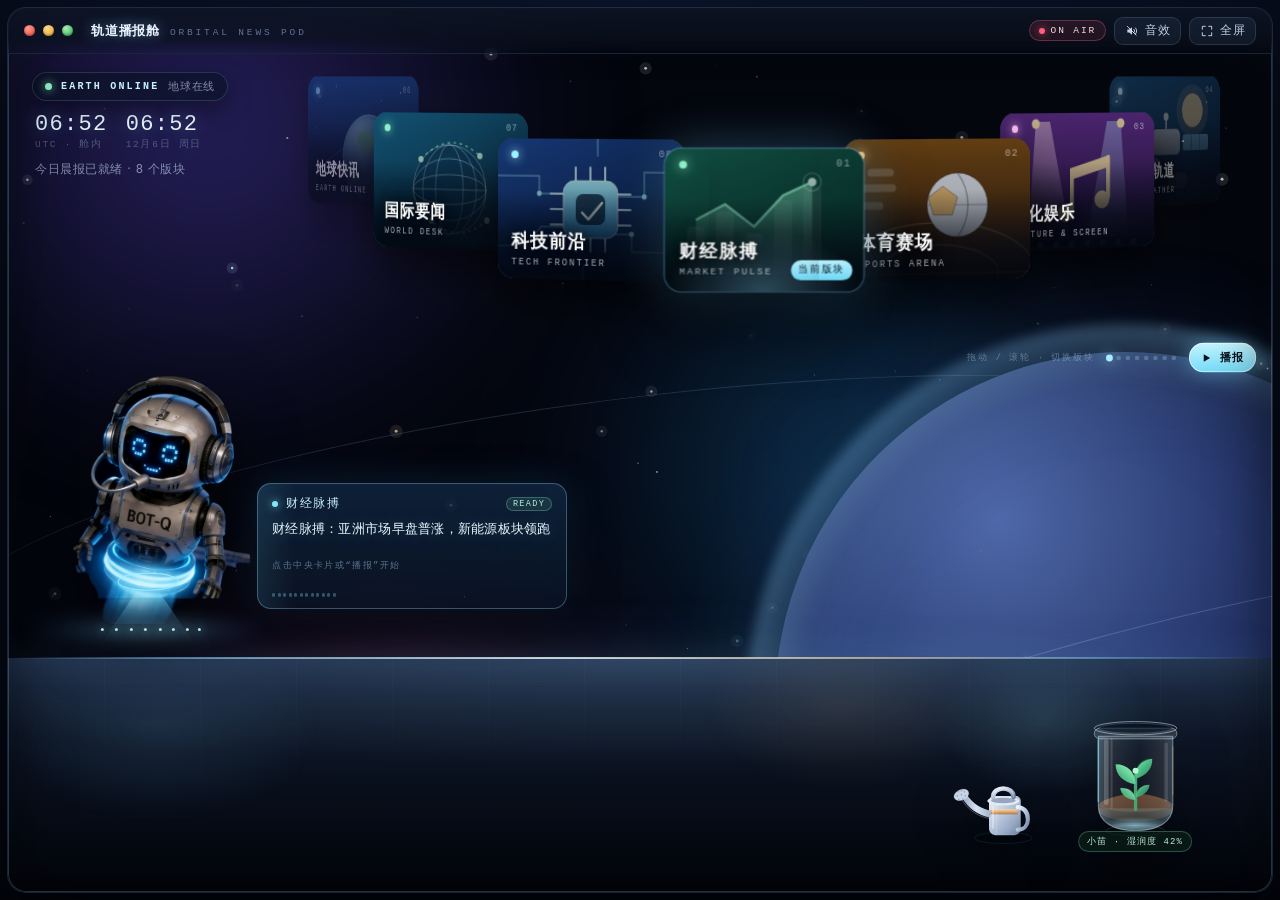
==== index.html @ 7b23f920 "轨道播报舱：完整页面（圆环新闻版块 + 抠图机器人 + 玻璃罐小苗）" ====
<!DOCTYPE html>
<html lang="zh-CN">
<head>
<meta charset="UTF-8" />
<meta name="viewport" content="width=device-width, initial-scale=1, viewport-fit=cover" />
<meta name="color-scheme" content="dark" />
<meta name="referrer" content="no-referrer" />
<title>轨道播报舱 · ORBITAL NEWS POD</title>
<link rel="stylesheet" href="./styles.css" />
</head>
<body>

<main class="app" id="app">

  <!-- ============ 外太空背景 ============ -->
  <div class="space" id="space">
    <canvas class="starfield" id="starfield" aria-hidden="true"></canvas>
    <div class="nebula nebula--a" aria-hidden="true"></div>
    <div class="nebula nebula--b" aria-hidden="true"></div>
    <div class="nebula nebula--c" aria-hidden="true"></div>
    <div class="orbit-line" aria-hidden="true"><span class="orbit-sat"></span></div>
    <div class="planet" aria-hidden="true">
      <span class="planet__body"></span>
      <span class="planet__atmo"></span>
      <span class="planet__ring"></span>
    </div>
  </div>

  <!-- ============ 桌面 ============ -->
  <section class="desk" aria-hidden="true">
    <div class="desk__haze"></div>
    <div class="desk__surface"></div>
    <div class="desk__grid"></div>
    <div class="desk__lip"></div>
    <div class="desk__bloom"></div>
  </section>

  <!-- ============ 窗口外框 & 标题栏 ============ -->
  <div class="chrome" aria-hidden="true"></div>

  <header class="titlebar">
    <div class="lights" aria-hidden="true">
      <i class="light light--r"></i><i class="light light--y"></i><i class="light light--g"></i>
    </div>
    <div class="titlebar__title">
      <span class="titlebar__name">轨道播报舱</span>
      <span class="titlebar__sub">ORBITAL NEWS POD</span>
    </div>
    <div class="titlebar__tools">
      <span class="live-pill"><i class="live-dot"></i>ON AIR</span>
      <button class="tool" id="soundBtn" type="button" aria-pressed="false" title="开启 / 关闭播报音效">
        <svg viewBox="0 0 24 24" aria-hidden="true"><path class="solid" d="M4 9.5h3.2L12 5.4v13.2L7.2 14.5H4z"/><path class="wave" d="M15.4 9.2a4 4 0 0 1 0 5.6"/><path class="wave" d="M18 6.8a7.4 7.4 0 0 1 0 10.4"/><path class="slash" d="M4 4l15 15"/></svg>
        <span id="soundLabel">音效</span>
      </button>
      <button class="tool" id="fsBtn" type="button" title="全屏 / 退出全屏">
        <svg viewBox="0 0 24 24" aria-hidden="true"><path d="M4 9V4h5M20 9V4h-5M4 15v5h5M20 15v5h-5"/></svg>
        <span>全屏</span>
      </button>
    </div>
  </header>

  <!-- ============ 左上 HUD ============ -->
  <div class="hud">
    <div class="hud__badge">
      <i class="hud__pulse"></i>
      <b>EARTH ONLINE</b>
      <span>地球在线</span>
    </div>
    <div class="hud__clocks">
      <div class="hud__clock">
        <span id="clockUTC">--:--</span>
        <small>UTC · 舱内</small>
      </div>
      <div class="hud__clock">
        <span id="clockLocal">--:--</span>
        <small id="dateLocal">北京时间</small>
      </div>
    </div>
    <div class="hud__note" id="hudNote">今日晨报已就绪 · 8 个版块</div>
  </div>

  <!-- ============ 右上 圆环新闻版块 ============ -->
  <section class="ring" id="ring" aria-label="新闻版块圆环">
    <div class="ring__stage" id="ringStage"></div>
    <div class="ring__foot">
      <span class="ring__hint">拖动 / 滚轮 · 切换版块</span>
      <div class="ring__dots" id="ringDots"></div>
      <button class="ring__play" id="playBtn" type="button">
        <svg viewBox="0 0 24 24" aria-hidden="true"><path d="M8 5.5v13l11-6.5z"/></svg>
        <span>播报</span>
      </button>
    </div>
  </section>

  <!-- ============ 太空播报机器人 ============ -->
  <div class="robot" id="robot">
    <div class="robot__float">
      <figure class="bot">
        <img class="bot__photo" src="./assets/podcast-bot.png" alt="太空播报机器人 BOT-Q" decoding="async">

        <!-- 脚部浮空装置 -->
        <span class="bot__beam" aria-hidden="true"></span>
        <span class="bot__pool" aria-hidden="true"></span>
        <span class="bot__halo" aria-hidden="true"></span>
        <span class="bot__ripple" aria-hidden="true"></span>
        <span class="bot__ripple bot__ripple--2" aria-hidden="true"></span>
        <span class="bot__sparks" aria-hidden="true"><i></i><i></i><i></i><i></i><i></i><i></i><i></i><i></i></span>
      </figure>
    </div>

    <div class="holo" id="holo">
      <div class="holo__head">
        <i class="holo__dot"></i>
        <span class="holo__cat" id="holoCat">今日速览</span>
        <span class="holo__tag" id="holoTag">STANDBY</span>
      </div>
      <p class="holo__line" id="holoLine">早安，这里是轨道播报舱。地球在线，信号满格。</p>
      <div class="holo__meta" id="holoMeta">轨道通讯社 · 舱内时间</div>
      <div class="holo__wave" id="holoWave" aria-hidden="true">
        <i></i><i></i><i></i><i></i><i></i><i></i><i></i><i></i><i></i><i></i><i></i><i></i>
      </div>
      <span class="holo__scan" aria-hidden="true"></span>
    </div>
  </div>

  <!-- ============ 桌面上的玻璃罐 + 浇水壶 ============ -->
  <div class="shelf">
    <button class="can" id="can" type="button" title="给小苗浇水">
      <svg class="can__art" viewBox="0 0 210 170" role="img" aria-label="浇水壶">
        <defs>
          <linearGradient id="cwBody" x1="0" y1="0" x2="1" y2="1">
            <stop offset="0" stop-color="#eef4ff"/><stop offset=".38" stop-color="#c2cfe4"/>
            <stop offset=".72" stop-color="#9aabc6"/><stop offset="1" stop-color="#6d7f9c"/>
          </linearGradient>
          <linearGradient id="cwCopper" x1="0" y1="0" x2="0" y2="1">
            <stop offset="0" stop-color="#ffd9a0"/><stop offset=".5" stop-color="#e8a960"/>
            <stop offset="1" stop-color="#a86a2c"/>
          </linearGradient>
          <linearGradient id="cwSpout" x1="0" y1="0" x2="1" y2="0">
            <stop offset="0" stop-color="#8fa1bd"/><stop offset=".5" stop-color="#d8e3f3"/>
            <stop offset="1" stop-color="#9db0cb"/>
          </linearGradient>
        </defs>
        <ellipse cx="112" cy="156" rx="56" ry="11" fill="#02060d" opacity=".55"/>
        <ellipse cx="112" cy="156" rx="56" ry="11" fill="none" stroke="#7fe9ff" stroke-width="1" opacity=".18"/>
        <!-- 壶身 -->
        <path d="M84 84c0-6 4-10 10-10h42c6 0 10 4 10 10v52c0 9-6 15-15 15H99c-9 0-15-6-15-15z" fill="url(#cwBody)"/>
        <path d="M84 100h56v10H84z" fill="url(#cwCopper)" opacity=".85"/>
        <ellipse cx="112" cy="84" rx="31" ry="8" fill="#dfe9f8"/>
        <ellipse cx="112" cy="84" rx="31" ry="8" fill="none" stroke="#ffffff" stroke-width="1" opacity=".5"/>
        <ellipse cx="112" cy="83" rx="24" ry="5.4" fill="#5d6f8c" opacity=".55"/>
        <!-- 提手 -->
        <path d="M92 76c0-22 40-22 40 0" stroke="url(#cwBody)" stroke-width="9" fill="none" stroke-linecap="round"/>
        <path d="M92 76c0-22 40-22 40 0" stroke="#ffffff" stroke-width="2" fill="none" stroke-linecap="round" opacity=".35"/>
        <!-- 侧握把 -->
        <path d="M140 96c16 2 20 14 20 24s-6 20-20 20" stroke="url(#cwBody)" stroke-width="8" fill="none" stroke-linecap="round"/>
        <!-- 壶嘴 -->
        <path d="M86 116c-24-4-42-18-56-40l9-6c14 20 30 30 50 33z" fill="url(#cwSpout)"/>
        <path d="M84 118c-26-5-43-19-56-41" stroke="#ffffff" stroke-width="1.6" fill="none" opacity=".35"/>
        <!-- 花洒 -->
        <ellipse class="can__tip" cx="30" cy="72" rx="15" ry="10" transform="rotate(-24 30 72)" fill="#c6d3e7"/>
        <ellipse cx="30" cy="72" rx="15" ry="10" transform="rotate(-24 30 72)" fill="none" stroke="#ffffff" stroke-width="1.2" opacity=".45"/>
        <g fill="#7b8da8" opacity=".75">
          <circle cx="24" cy="66" r="1.5"/><circle cx="30" cy="64" r="1.5"/><circle cx="36" cy="66" r="1.5"/>
          <circle cx="22" cy="74" r="1.5"/><circle cx="30" cy="72" r="1.5"/><circle cx="38" cy="74" r="1.5"/>
          <circle cx="25" cy="81" r="1.5"/><circle cx="33" cy="80" r="1.5"/>
        </g>
        <!-- 高光 -->
        <path d="M92 96v40" stroke="#ffffff" stroke-width="4" opacity=".35" stroke-linecap="round"/>
        <path d="M99 92v56" stroke="#ffffff" stroke-width="2" opacity=".2" stroke-linecap="round"/>
      </svg>
    </button>

    <div class="jar" id="jar">
      <svg class="jar__art" id="jarArt" viewBox="0 0 200 268" data-stage="0" role="img" aria-label="玻璃罐里的小植株">
        <defs>
          <linearGradient id="jrGlass" x1="0" y1="0" x2="1" y2="0">
            <stop offset="0" stop-color="#bfe9ff" stop-opacity=".30"/>
            <stop offset=".18" stop-color="#ffffff" stop-opacity=".10"/>
            <stop offset=".55" stop-color="#cfe9ff" stop-opacity=".05"/>
            <stop offset=".86" stop-color="#ffffff" stop-opacity=".12"/>
            <stop offset="1" stop-color="#a9d8f5" stop-opacity=".26"/>
          </linearGradient>
          <linearGradient id="jrWater" x1="0" y1="0" x2="0" y2="1">
            <stop offset="0" stop-color="#8fe6ff" stop-opacity=".30"/>
            <stop offset="1" stop-color="#3aa8e0" stop-opacity=".14"/>
          </linearGradient>
          <linearGradient id="jrSoil" x1="0" y1="0" x2="0" y2="1">
            <stop offset="0" stop-color="#6b4a34"/><stop offset=".45" stop-color="#3f2b1e"/>
            <stop offset="1" stop-color="#241811"/>
          </linearGradient>
          <linearGradient id="jrLeaf" x1="0" y1="1" x2="1" y2="0">
            <stop offset="0" stop-color="#1f7a52"/><stop offset=".55" stop-color="#5fd394"/>
            <stop offset="1" stop-color="#a7f2c4"/>
          </linearGradient>
          <linearGradient id="jrLeaf2" x1="1" y1="1" x2="0" y2="0">
            <stop offset="0" stop-color="#176b46"/><stop offset=".6" stop-color="#48c584"/>
            <stop offset="1" stop-color="#93edb6"/>
          </linearGradient>
          <radialGradient id="jrShadow">
            <stop offset="0" stop-color="#01040a" stop-opacity=".7"/>
            <stop offset="1" stop-color="#01040a" stop-opacity="0"/>
          </radialGradient>
          <radialGradient id="jrCaustic">
            <stop offset="0" stop-color="#bff0ff" stop-opacity=".55"/>
            <stop offset="1" stop-color="#bff0ff" stop-opacity="0"/>
          </radialGradient>
          <clipPath id="jrClip">
            <path d="M44 104v104c0 26 24 38 56 38s56-12 56-38V104z"/>
          </clipPath>
        </defs>

        <ellipse cx="100" cy="250" rx="72" ry="15" fill="url(#jrShadow)"/>

        <g clip-path="url(#jrClip)">
          <!-- 土壤 -->
          <ellipse cx="100" cy="212" rx="58" ry="20" fill="url(#jrSoil)"/>
          <path d="M46 210c10-14 34-20 54-20s44 6 54 20c-16 10-88 10-108 0z" fill="#5a3d29" opacity=".8"/>

          <!-- 水（湿润度上升时水面升高） -->
          <rect class="jr-water" x="40" y="212" width="120" height="44" fill="url(#jrWater)"/>
          <ellipse class="jr-caustic" cx="100" cy="238" rx="50" ry="13" fill="url(#jrCaustic)"/>

          <!-- 小植株 -->
          <g class="jr-plant">
            <path d="M100 214v-52" stroke="#3f9d6b" stroke-width="5" stroke-linecap="round"/>
            <path d="M100 176c-18-2-30-14-30-30 18 0 30 12 30 30z" fill="url(#jrLeaf)"/>
            <path d="M100 168c16-4 26-16 25-30-17 2-27 14-25 30z" fill="url(#jrLeaf2)"/>
            <path d="M100 200c-13 0-22-8-23-18 13-1 22 6 23 18z" fill="url(#jrLeaf)" opacity=".9"/>
            <path d="M100 196c12-2 20-9 21-19-12 0-20 7-21 19z" fill="url(#jrLeaf2)" opacity=".85"/>
            <path class="jr-leaf-new" d="M100 158c2-13 12-21 23-20-1 12-11 20-23 20z" fill="url(#jrLeaf2)"/>
            <circle class="jr-bud" cx="100" cy="156" r="4.5" fill="#b7f7cf"/>
          </g>

          <!-- 反光 -->
          <ellipse cx="100" cy="246" rx="54" ry="12" fill="#9fe8ff" opacity=".12"/>
        </g>

        <!-- 玻璃体 -->
        <path d="M44 104v104c0 26 24 38 56 38s56-12 56-38V104z" fill="url(#jrGlass)" stroke="rgba(214,240,255,.42)" stroke-width="1.6"/>
        <!-- 瓶口 -->
        <rect x="38" y="92" width="124" height="16" rx="8" fill="rgba(226,246,255,.14)" stroke="rgba(226,246,255,.45)" stroke-width="1.4"/>
        <ellipse cx="100" cy="92" rx="62" ry="10" fill="none" stroke="rgba(255,255,255,.5)" stroke-width="1.4"/>
        <ellipse cx="100" cy="92" rx="55" ry="7.4" fill="rgba(4,12,24,.55)"/>
        <ellipse cx="100" cy="92" rx="55" ry="7.4" fill="none" stroke="#7fe9ff" stroke-width="1" opacity=".28"/>
        <!-- 高光 / 冰蓝边光 -->
        <path d="M56 112v92" stroke="#ffffff" stroke-width="7" opacity=".20" stroke-linecap="round"/>
        <path d="M64 108v104" stroke="#ffffff" stroke-width="3" opacity=".14" stroke-linecap="round"/>
        <path d="M146 116v84" stroke="#ffffff" stroke-width="5" opacity=".13" stroke-linecap="round"/>
        <path d="M44 110v92" stroke="#8fe9ff" stroke-width="2.4" opacity=".5" stroke-linecap="round"/>
        <path d="M156 120v72" stroke="#ffca7a" stroke-width="2" opacity=".26" stroke-linecap="round"/>
        <ellipse cx="100" cy="246" rx="44" ry="8" fill="none" stroke="#ffffff" stroke-width="1" opacity=".18"/>

        <!-- 浇水闪光 -->
        <g class="jr-sparkles" fill="#c9ffe4" opacity="0">
          <path d="M88 150l2 6 6 2-6 2-2 6-2-6-6-2 6-2z"/>
          <path d="M116 142l1.5 5 5 1.5-5 1.5-1.5 5-1.5-5-5-1.5 5-1.5z"/>
          <path d="M100 128l1.2 4 4 1.2-4 1.2-1.2 4-1.2-4-4-1.2 4-1.2z"/>
        </g>
      </svg>
      <div class="jar__tag" id="jarTag">小苗 · 湿润度 42%</div>
    </div>
  </div>

  <div class="water-layer" id="waterLayer" aria-hidden="true"></div>
  <div class="toast" id="toast" role="status" aria-live="polite"></div>
</main>

<script src="./app.js"></script>
</body>
</html>
---- styles.css ----
/* =========================================================
   轨道播报舱 · ORBITAL NEWS POD
   ========================================================= */

:root{
  --bg:#03050b;
  --ink:#eaf3ff;
  --muted:rgba(196,215,240,.62);
  --faint:rgba(180,205,235,.36);
  --cyan:#7fe9ff;
  --mint:#8df0c4;
  --amber:#ffca7a;
  --line:rgba(150,200,255,.18);
  --glass:rgba(11,19,34,.62);
  --desk-h:clamp(188px, 26vh, 300px);
  --frame:8px;
  --ring-scale:1;
  --font:"PingFang SC","Microsoft YaHei","Noto Sans SC",system-ui,-apple-system,"Segoe UI",Roboto,sans-serif;
  --mono:ui-monospace,"SF Mono","JetBrains Mono",Menlo,Consolas,"Courier New",monospace;
}

*{box-sizing:border-box;}

html,body{height:100%;}

body{
  margin:0;
  background:
    radial-gradient(140% 120% at 50% 0%, #0a1224 0%, #05070f 55%, #010205 100%);
  color:var(--ink);
  font-family:var(--font);
  overflow:hidden;
  overscroll-behavior:none;
  -webkit-font-smoothing:antialiased;
}

button{font-family:inherit;color:inherit;background:none;border:0;cursor:pointer;padding:0;}

/* ---------- 窗口本体 ---------- */
.app{
  position:fixed;
  inset:var(--frame);
  border-radius:18px;
  overflow:hidden;
  isolation:isolate;
  background:#04060e;
  box-shadow:
    0 0 0 1px rgba(150,200,255,.16),
    0 24px 70px rgba(0,0,0,.75),
    0 0 120px rgba(60,120,255,.10);
}

/* ---------- 太空背景 ---------- */
.space{position:absolute;inset:0;z-index:0;overflow:hidden;}

.starfield{
  position:absolute;inset:0;width:100%;height:100%;display:block;
}

.nebula{
  position:absolute;
  border-radius:50%;
  filter:blur(60px);
  mix-blend-mode:screen;
  pointer-events:none;
}
.nebula--a{
  left:-14%;top:-22%;width:60%;height:70%;
  background:radial-gradient(circle at 50% 50%, rgba(112,86,255,.34), rgba(72,60,190,.10) 55%, transparent 72%);
  animation:drift-a 42s ease-in-out infinite;
}
.nebula--b{
  right:8%;top:26%;width:52%;height:52%;
  background:radial-gradient(circle at 50% 50%, rgba(40,170,255,.26), rgba(20,110,200,.08) 55%, transparent 74%);
  animation:drift-b 55s ease-in-out infinite;
}
.nebula--c{
  left:6%;bottom:-18%;width:48%;height:56%;
  background:radial-gradient(circle at 50% 50%, rgba(255,90,170,.20), rgba(150,40,140,.07) 55%, transparent 74%);
  animation:drift-a 64s ease-in-out infinite reverse;
}

@keyframes drift-a{
  0%,100%{transform:translate3d(0,0,0) scale(1);}
  50%{transform:translate3d(4%,3%,0) scale(1.12);}
}
@keyframes drift-b{
  0%,100%{transform:translate3d(0,0,0) scale(1.05);}
  50%{transform:translate3d(-5%,-4%,0) scale(.92);}
}

.orbit-line{
  position:absolute;
  left:-6%;top:44%;width:112%;height:34%;
  border-radius:50%;
  border-top:1px solid rgba(150,205,255,.16);
  transform:rotate(-7deg);
  pointer-events:none;
}
.orbit-sat{
  position:absolute;left:0;top:-3px;width:6px;height:6px;border-radius:50%;
  background:#dff8ff;
  box-shadow:0 0 10px rgba(160,230,255,.9), 0 0 24px rgba(120,200,255,.55);
  animation:sat-move 46s linear infinite;
}
.orbit-sat::after{
  content:"";position:absolute;left:-9px;top:2px;width:9px;height:1px;
  background:linear-gradient(90deg,transparent,rgba(180,230,255,.7));
}
@keyframes sat-move{
  0%{left:2%;opacity:0;}
  8%{opacity:.9;}
  92%{opacity:.9;}
  100%{left:98%;opacity:0;}
}

.planet{position:absolute;right:-16vw;bottom:-18vh;width:78vh;height:78vh;z-index:1;pointer-events:none;}
.planet__body{
  position:absolute;inset:0;border-radius:50%;
  background:
    radial-gradient(circle at 32% 24%, #5570b4 0%, #2b3d76 34%, #16204a 62%, #090e22 100%);
  box-shadow:
    inset -40px -30px 110px rgba(0,0,0,.72),
    inset 26px 20px 80px rgba(150,205,255,.20),
    0 0 140px rgba(80,140,255,.18);
  opacity:.92;
}
.planet__atmo{
  position:absolute;inset:-4%;border-radius:50%;
  background:radial-gradient(circle, transparent 60%, rgba(140,205,255,.30) 70%, transparent 80%);
  filter:blur(6px);
}
.planet__ring{
  position:absolute;left:-26%;top:40%;width:152%;height:26%;
  border-radius:50%;border:1px solid rgba(180,220,255,.22);
  transform:rotate(-15deg);
}

/* ---------- 桌面 ---------- */
.desk{position:absolute;left:0;right:0;bottom:0;height:var(--desk-h);z-index:10;pointer-events:none;}

.desk__haze{
  position:absolute;left:-10%;right:-10%;top:-110px;height:210px;
  background:radial-gradient(58% 100% at 50% 100%, rgba(120,195,255,.20), rgba(120,195,255,.05) 55%, transparent 76%);
  filter:blur(4px);
}
.desk__surface{
  position:absolute;inset:0;
  background:
    radial-gradient(120% 80% at 50% 0%, rgba(150,205,255,.16), transparent 58%),
    linear-gradient(180deg, #1a2740 0%, #101a2c 22%, #080e1a 58%, #02040a 100%);
}
.desk__grid{
  position:absolute;inset:0;
  background:
    repeating-linear-gradient(90deg, rgba(140,205,255,.055) 0 1px, transparent 1px 96px),
    repeating-linear-gradient(0deg, rgba(140,205,255,.045) 0 1px, transparent 1px 42px);
  mask-image:linear-gradient(180deg, rgba(0,0,0,.85) 0%, rgba(0,0,0,.25) 42%, transparent 88%);
  -webkit-mask-image:linear-gradient(180deg, rgba(0,0,0,.85) 0%, rgba(0,0,0,.25) 42%, transparent 88%);
  opacity:.7;
}
.desk__lip{
  position:absolute;left:0;right:0;top:-1px;height:2px;
  background:linear-gradient(90deg,
    transparent 0%, rgba(140,215,255,.55) 12%, rgba(230,250,255,.85) 42%,
    rgba(255,225,180,.60) 68%, rgba(140,215,255,.45) 86%, transparent 100%);
  filter:blur(.5px);
  box-shadow:0 0 26px rgba(130,205,255,.55), 0 0 60px rgba(90,170,255,.25);
}
.desk__bloom{
  position:absolute;inset:0;
  background:
    radial-gradient(ellipse 150px 110px at 82% 26%, rgba(150,235,255,.13), transparent 72%),
    radial-gradient(ellipse 190px 120px at 66% 20%, rgba(255,205,140,.08), transparent 74%),
    radial-gradient(ellipse 220px 130px at 12% 30%, rgba(120,200,255,.10), transparent 74%);
  filter:blur(2px);
}

/* ---------- 窗口外框 & 标题栏 ---------- */
.chrome{
  position:absolute;inset:0;z-index:88;pointer-events:none;
  border-radius:18px;
  box-shadow:
    inset 0 0 0 1px rgba(160,205,255,.22),
    inset 0 0 60px rgba(0,0,0,.55),
    inset 0 40px 60px -40px rgba(150,210,255,.20);
}

.titlebar{
  position:absolute;left:0;right:0;top:0;height:46px;z-index:90;
  display:flex;align-items:center;gap:14px;
  padding:0 16px;
  background:linear-gradient(180deg, rgba(12,19,34,.92), rgba(9,15,28,.68) 70%, rgba(9,15,28,0));
  backdrop-filter:blur(14px);
  -webkit-backdrop-filter:blur(14px);
  border-bottom:1px solid rgba(140,195,255,.10);
}

.lights{display:flex;gap:8px;align-items:center;padding-right:4px;}
.light{width:11px;height:11px;border-radius:50%;display:block;box-shadow:inset 0 -1px 2px rgba(0,0,0,.35);}
.light--r{background:radial-gradient(circle at 35% 30%,#ff9a8c,#e5483c);}
.light--y{background:radial-gradient(circle at 35% 30%,#ffd98c,#e0a52c);}
.light--g{background:radial-gradient(circle at 35% 30%,#a8f0b6,#31a94d);}

.titlebar__title{display:flex;align-items:baseline;gap:10px;min-width:0;}
.titlebar__name{
  font-size:13px;font-weight:600;letter-spacing:.06em;
  text-shadow:0 0 14px rgba(130,215,255,.45);
}
.titlebar__sub{
  font-family:var(--mono);font-size:9.5px;letter-spacing:.30em;
  color:rgba(170,205,240,.52);white-space:nowrap;
}

.titlebar__tools{margin-left:auto;display:flex;align-items:center;gap:8px;}
.live-pill{
  display:inline-flex;align-items:center;gap:6px;
  font-family:var(--mono);font-size:9.5px;letter-spacing:.20em;
  padding:5px 10px;border-radius:999px;
  color:#ffd7dd;
  background:rgba(255,70,110,.10);
  box-shadow:inset 0 0 0 1px rgba(255,110,140,.30);
}
.live-dot{
  width:6px;height:6px;border-radius:50%;background:#ff5f7e;
  box-shadow:0 0 10px rgba(255,95,126,.9);
  animation:pulse 1.8s ease-in-out infinite;
}
@keyframes pulse{0%,100%{opacity:1;transform:scale(1);}50%{opacity:.35;transform:scale(.78);}}

.tool{
  display:inline-flex;align-items:center;gap:6px;
  height:28px;padding:0 11px;border-radius:9px;
  font-size:11.5px;letter-spacing:.04em;
  color:rgba(222,238,255,.86);
  background:rgba(140,195,255,.07);
  box-shadow:inset 0 0 0 1px rgba(150,200,255,.16);
  transition:background .18s ease, box-shadow .18s ease, transform .18s ease;
}
.tool svg{width:14px;height:14px;fill:none;stroke:currentColor;stroke-width:1.7;stroke-linecap:round;stroke-linejoin:round;}
.tool svg .solid{fill:currentColor;stroke:none;}
.tool:hover{background:rgba(150,205,255,.16);box-shadow:inset 0 0 0 1px rgba(170,220,255,.34);}
.tool:active{transform:translateY(1px);}
.tool .slash{opacity:1;}
.tool[aria-pressed="true"]{color:#0a1526;background:linear-gradient(180deg,#a9f0ff,#63d3f5);box-shadow:0 0 20px rgba(120,220,255,.35);}
.tool[aria-pressed="true"] .slash{opacity:0;}

/* ---------- 左上 HUD ---------- */
.hud{
  position:absolute;left:24px;top:64px;z-index:60;
  display:flex;flex-direction:column;gap:11px;align-items:flex-start;
}
.hud__badge{
  display:inline-flex;align-items:center;gap:9px;
  padding:7px 13px;border-radius:999px;
  background:var(--glass);
  box-shadow:inset 0 0 0 1px rgba(150,200,255,.18), 0 8px 24px rgba(0,0,0,.4);
  backdrop-filter:blur(10px);
  -webkit-backdrop-filter:blur(10px);
}
.hud__badge b{font-family:var(--mono);font-size:10px;letter-spacing:.22em;color:#c8f2ff;}
.hud__badge span{font-size:11px;color:var(--muted);letter-spacing:.06em;}
.hud__pulse{
  width:7px;height:7px;border-radius:50%;background:var(--mint);
  box-shadow:0 0 10px rgba(141,240,196,.9);
  animation:pulse 2.4s ease-in-out infinite;
}
.hud__clocks{display:flex;gap:18px;padding-left:3px;}
.hud__clock{display:flex;flex-direction:column;gap:1px;}
.hud__clock span{
  font-family:var(--mono);font-size:22px;letter-spacing:.06em;
  color:#eaf7ff;text-shadow:0 0 18px rgba(120,205,255,.45);
}
.hud__clock small{font-size:9.5px;letter-spacing:.18em;color:var(--faint);font-family:var(--mono);}
.hud__note{
  font-size:11.5px;color:var(--muted);letter-spacing:.05em;
  padding-left:3px;
}

/* ---------- 右上 圆环 ---------- */
.ring{
  position:absolute;top:68px;right:14px;z-index:40;
  width:min(1180px, 82vw);
  height:318px;
  outline:none;
  touch-action:none;
  -webkit-user-select:none;user-select:none;
  transform:scale(var(--ring-scale));
  transform-origin:100% 0;
}
.ring__stage{
  position:absolute;inset:0;
  perspective:2600px;
  perspective-origin:50% 0%;
  transform-style:preserve-3d;
}

.card{
  position:absolute;left:50%;top:0;
  width:178px;height:128px;
  margin:-64px 0 0 -89px;
  border-radius:15px;
  overflow:hidden;
  background:#0a1220;
  box-shadow:
    inset 0 0 0 1px rgba(255,255,255,.15),
    0 20px 44px rgba(0,0,0,.55);
  cursor:pointer;
  will-change:transform,opacity;
  transition:box-shadow .3s ease;
  -webkit-user-select:none;user-select:none;
}
.card__bg,.card__bg svg{position:absolute;inset:0;width:100%;height:100%;display:block;}

/* 版块图片：加载成功后淡入，失败则露出底层矢量插画 */
.card__photo{
  position:absolute;inset:0;width:100%;height:100%;display:block;
  object-fit:cover;object-position:center;
  opacity:0;transform:scale(1.06);
  transition:opacity .7s ease, transform 1.2s cubic-bezier(.2,.8,.3,1);
  will-change:opacity,transform;
}
.card__photo.is-ready{opacity:1;transform:scale(1);}
.card.is-active .card__photo.is-ready{animation:kenburns 24s ease-in-out infinite alternate;}
@keyframes kenburns{from{transform:scale(1.02);}to{transform:scale(1.14);}}
.card__tint{
  position:absolute;inset:0;opacity:.16;mix-blend-mode:soft-light;pointer-events:none;
}
.card__shade{
  position:absolute;inset:0;
  background:linear-gradient(180deg,
    rgba(4,9,20,.26) 0%, rgba(4,9,20,.32) 36%,
    rgba(3,8,18,.82) 76%, rgba(2,6,14,.96) 100%);
}
.card__glow{
  position:absolute;inset:0;opacity:0;
  background:radial-gradient(70% 60% at 50% 100%, rgba(140,220,255,.30), transparent 70%);
  transition:opacity .35s ease;
}
.card__text{position:absolute;left:13px;right:12px;bottom:10px;}
.card__text h3{
  margin:0;font-size:16.5px;font-weight:600;letter-spacing:.06em;color:#fff;
  text-shadow:0 2px 12px rgba(0,0,0,.75), 0 0 22px rgba(0,0,0,.5);
}
.card__text p{
  margin:3px 0 0;font-family:var(--mono);font-size:8.5px;letter-spacing:.22em;
  color:rgba(255,255,255,.66);
}
.card__idx{
  position:absolute;right:11px;top:9px;
  font-family:var(--mono);font-size:9px;letter-spacing:.14em;
  color:rgba(255,255,255,.55);
}
.card__dot{
  position:absolute;left:13px;top:11px;width:7px;height:7px;border-radius:50%;
  box-shadow:0 0 10px currentColor;
}
.card.is-active{
  box-shadow:
    inset 0 0 0 1.5px rgba(190,240,255,.75),
    0 0 0 1px rgba(120,210,255,.35),
    0 26px 60px rgba(0,0,0,.6),
    0 0 46px rgba(110,205,255,.35);
}
.card.is-active .card__glow{opacity:1;}
.card.is-active .card__tag{opacity:1;transform:translateY(0);}
.card__tag{
  position:absolute;right:10px;bottom:10px;
  font-family:var(--mono);font-size:8.5px;letter-spacing:.16em;
  padding:3px 7px;border-radius:999px;color:#08131f;
  background:linear-gradient(180deg,#b7f2ff,#6fd8f6);
  opacity:0;transform:translateY(4px);
  transition:opacity .3s ease, transform .3s ease;
}
.card.is-active .card__text{bottom:12px;}

.ring__foot{
  position:absolute;right:2px;bottom:-4px;
  display:flex;align-items:center;gap:14px;
}
.ring__hint{
  font-family:var(--mono);font-size:9.5px;letter-spacing:.18em;
  color:rgba(180,210,240,.42);
}
.ring__dots{display:flex;gap:5px;align-items:center;}
.ring__dots i{
  width:5px;height:5px;border-radius:50%;background:rgba(160,205,240,.30);
  transition:background .25s ease, transform .25s ease, box-shadow .25s ease;
}
.ring__dots i.on{background:#a7ecff;transform:scale(1.5);box-shadow:0 0 10px rgba(140,225,255,.85);}
.ring__play{
  display:inline-flex;align-items:center;gap:7px;
  height:32px;padding:0 14px 0 11px;border-radius:999px;
  font-size:12px;letter-spacing:.08em;color:#06131f;font-weight:600;
  background:linear-gradient(180deg,#c6f4ff,#74dcf7);
  box-shadow:0 0 24px rgba(110,215,255,.45), inset 0 0 0 1px rgba(255,255,255,.6);
  transition:transform .18s ease, box-shadow .18s ease;
}
.ring__play svg{width:15px;height:15px;fill:currentColor;}
.ring__play:hover{transform:translateY(-1px);box-shadow:0 0 34px rgba(120,225,255,.6), inset 0 0 0 1px rgba(255,255,255,.7);}
.ring__play:active{transform:translateY(1px);}

/* ---------- 机器人（本地图片 + 脚部浮空装置） ---------- */
.robot{
  position:absolute;
  left:clamp(14px, 5vw, 108px);
  bottom:calc(var(--desk-h) + 34px);
  width:clamp(150px, 14vw, 214px);
  z-index:46;
}

/* 整体上下浮动 */
.robot__float{animation:bob 6.5s ease-in-out infinite;}
@keyframes bob{
  0%,100%{transform:translateY(0) rotate(-.5deg);}
  50%{transform:translateY(-14px) rotate(.6deg);}
}

/* 机器人本体：透明背景 PNG，无需再遮罩 */
.bot{position:relative;margin:0;aspect-ratio:1251 / 1741;}

.bot__photo{
  position:absolute;inset:0;width:100%;height:100%;display:block;
  object-fit:contain;
  filter:drop-shadow(0 26px 32px rgba(0,0,0,.5)) saturate(1.05) contrast(1.02);
}

/* 脚部浮空装置：光晕呼吸 */
.bot__halo{
  position:absolute;left:42.3%;top:83%;width:46%;height:11%;
  transform:translate(-50%,-50%);
  background:radial-gradient(ellipse at 50% 50%,
    rgba(198,246,255,.9), rgba(96,205,255,.5) 42%, rgba(60,150,255,0) 72%);
  filter:blur(7px);
  mix-blend-mode:screen;
  animation:halo 2.6s ease-in-out infinite;
}
@keyframes halo{
  0%,100%{opacity:.6;transform:translate(-50%,-50%) scale(.94);}
  50%{opacity:1;transform:translate(-50%,-50%) scale(1.08);}
}

/* 脚部浮空装置：向下扩散的气环 */
.bot__ripple{
  position:absolute;left:42.3%;top:83%;width:34%;height:7.5%;
  border-radius:50%;
  border:1.5px solid rgba(160,235,255,.7);
  box-shadow:0 0 18px rgba(120,220,255,.55), inset 0 0 14px rgba(120,220,255,.32);
  transform:translate(-50%,-50%);
  animation:ripple 3.6s ease-out infinite;
  pointer-events:none;
}
.bot__ripple--2{animation-delay:1.8s;}
@keyframes ripple{
  0%{opacity:0;transform:translate(-50%,-50%) scale(.55);}
  16%{opacity:.85;}
  100%{opacity:0;transform:translate(-50%,-58%) scale(1.75);}
}

/* 向下喷出的光柱 */
.bot__beam{
  position:absolute;left:42.3%;top:87%;width:70%;height:20%;
  transform:translateX(-50%);
  background:linear-gradient(180deg,
    rgba(160,235,255,.45), rgba(90,190,255,.16) 48%, rgba(70,150,255,0) 100%);
  clip-path:polygon(41% 0, 59% 0, 86% 100%, 14% 100%);
  filter:blur(6px);
  mix-blend-mode:screen;
  animation:beam 3s ease-in-out infinite;
}
@keyframes beam{0%,100%{opacity:.55;}50%{opacity:1;}}

/* 装置周围上浮的微粒 */
.bot__sparks{position:absolute;left:42.3%;top:79%;width:66%;height:24%;transform:translateX(-50%);pointer-events:none;}
.bot__sparks i{
  position:absolute;bottom:0;width:3px;height:3px;border-radius:50%;
  background:rgba(190,245,255,.9);
  box-shadow:0 0 8px rgba(150,230,255,.9);
  animation:spark 4s ease-in-out infinite;
}
.bot__sparks i:nth-child(1){left:10%;animation-delay:0s;}
.bot__sparks i:nth-child(2){left:22%;animation-delay:.6s;}
.bot__sparks i:nth-child(3){left:35%;animation-delay:1.3s;}
.bot__sparks i:nth-child(4){left:47%;animation-delay:.3s;}
.bot__sparks i:nth-child(5){left:59%;animation-delay:1.7s;}
.bot__sparks i:nth-child(6){left:70%;animation-delay:.9s;}
.bot__sparks i:nth-child(7){left:82%;animation-delay:2.1s;}
.bot__sparks i:nth-child(8){left:92%;animation-delay:1.5s;}
@keyframes spark{
  0%{transform:translateY(0) scale(.5);opacity:0;}
  22%{opacity:1;}
  100%{transform:translateY(-72px) scale(1);opacity:0;}
}

/* 装置打在桌面上的光斑 */
.bot__pool{
  position:absolute;left:42.3%;bottom:-7%;width:130%;height:9%;
  transform:translateX(-50%);
  background:radial-gradient(ellipse at 50% 50%,
    rgba(160,238,255,.42), rgba(90,180,255,.14) 55%, transparent 78%);
  filter:blur(9px);
  animation:poolpulse 3.6s ease-in-out infinite;
}
@keyframes poolpulse{
  0%,100%{opacity:.45;transform:translateX(-50%) scaleX(.9);}
  50%{opacity:.88;transform:translateX(-50%) scaleX(1.06);}
}

.robot:hover .bot__halo{animation-duration:1.8s;}
.robot:hover .bot__pool{animation-duration:2s;}

/* 播报时浮空装置加速、整体更亮 */
.robot.is-speaking .bot__halo{animation-duration:1.25s;}
.robot.is-speaking .bot__beam{animation-duration:1.4s;}
.robot.is-speaking .bot__pool{animation-duration:1.8s;}
.robot.is-speaking .bot__photo{
  filter:drop-shadow(0 24px 30px rgba(0,0,0,.55)) saturate(1.12) contrast(1.04) brightness(1.06);
}

/* 全息播报面板 */
.holo{
  position:absolute;left:calc(100% + 6px);bottom:6%;
  width:min(310px, 42vw);
  pointer-events:none;
  padding:13px 15px 12px;
  border-radius:14px;
  background:linear-gradient(180deg, rgba(18,44,72,.72), rgba(9,22,40,.66));
  box-shadow:
    inset 0 0 0 1px rgba(140,225,255,.32),
    0 18px 46px rgba(0,0,0,.5),
    0 0 40px rgba(70,170,255,.16);
  backdrop-filter:blur(12px);
  -webkit-backdrop-filter:blur(12px);
  overflow:hidden;
  transition:transform .35s ease, box-shadow .35s ease;
}
.holo::before{
  content:"";position:absolute;left:0;top:0;bottom:0;width:38px;
  background:linear-gradient(90deg, rgba(120,220,255,.10), transparent);
  pointer-events:none;
}
.robot.is-speaking .holo{
  box-shadow:
    inset 0 0 0 1px rgba(160,235,255,.55),
    0 18px 46px rgba(0,0,0,.5),
    0 0 56px rgba(80,190,255,.30);
  transform:translateY(-3px);
}
.holo__head{display:flex;align-items:center;gap:8px;margin-bottom:7px;}
.holo__dot{width:6px;height:6px;border-radius:50%;background:var(--cyan);box-shadow:0 0 10px rgba(140,235,255,.9);}
.holo__cat{font-size:11.5px;letter-spacing:.14em;color:#cdf3ff;}
.holo__tag{
  margin-left:auto;font-family:var(--mono);font-size:8.5px;letter-spacing:.16em;
  padding:2px 7px;border-radius:999px;color:#a9f0d3;
  background:rgba(141,240,196,.10);box-shadow:inset 0 0 0 1px rgba(141,240,196,.28);
}
.holo__line{
  margin:0;font-size:13px;line-height:1.62;letter-spacing:.02em;
  color:#eaf8ff;min-height:2.6em;
  text-shadow:0 0 18px rgba(120,205,255,.28);
}
.holo__line .cursor{
  display:inline-block;width:7px;height:13px;margin-left:2px;
  background:var(--cyan);vertical-align:-2px;
  animation:pulse .7s steps(2) infinite;
}
.holo__meta{
  margin-top:7px;font-family:var(--mono);font-size:9px;letter-spacing:.16em;
  color:rgba(170,210,240,.5);
}
.holo__wave{display:flex;align-items:flex-end;gap:2.5px;height:16px;margin-top:9px;opacity:.35;}
.holo__wave i{
  width:3px;height:4px;border-radius:2px;background:linear-gradient(180deg,#a9f0ff,#4fb6e8);
  transition:height .2s ease;
}
.robot.is-speaking .holo__wave{opacity:.95;}
.robot.is-speaking .holo__wave i{animation:wave .7s ease-in-out infinite;}
.robot.is-speaking .holo__wave i:nth-child(2n){animation-duration:.58s;}
.robot.is-speaking .holo__wave i:nth-child(3n){animation-duration:.86s;}
.robot.is-speaking .holo__wave i:nth-child(4n){animation-duration:.46s;}
@keyframes wave{0%,100%{height:4px;}50%{height:16px;}}
.holo__scan{
  position:absolute;left:0;right:0;height:34px;top:-40px;
  background:linear-gradient(180deg, transparent, rgba(140,230,255,.16), transparent);
  animation:holoscan 4.4s linear infinite;
}
@keyframes holoscan{0%{top:-40px;}100%{top:110%;}}

/* ---------- 玻璃罐 + 浇水壶 ---------- */
.shelf{
  position:absolute;
  right:clamp(16px, 5.5vw, 112px);
  bottom:calc(var(--desk-h) * .20);
  display:flex;align-items:flex-end;
  gap:clamp(6px, 1.2vw, 20px);
  z-index:47;
}

.can{
  width:clamp(84px, 8.4vw, 132px);
  transform-origin:78% 92%;
  transition:transform .35s cubic-bezier(.2,.8,.3,1.2), filter .3s ease;
  filter:drop-shadow(0 18px 20px rgba(0,0,0,.5));
}
.can:hover{transform:translateY(-4px) rotate(-2deg);}
.can.is-pouring{animation:pour 1.35s ease-in-out;}
@keyframes pour{
  0%{transform:rotate(0) translateY(0);}
  22%{transform:rotate(-16deg) translateY(-6px);}
  55%{transform:rotate(-16deg) translateY(-6px);}
  100%{transform:rotate(0) translateY(0);}
}
.can__art{width:100%;height:auto;display:block;}

.jar{
  position:relative;
  width:clamp(104px, 10.4vw, 168px);
  filter:drop-shadow(0 22px 26px rgba(0,0,0,.55));
}
.jar__art{width:100%;height:auto;display:block;}
.jar__tag{
  position:absolute;left:50%;bottom:-9px;transform:translateX(-50%);
  white-space:nowrap;
  font-family:var(--mono);font-size:9px;letter-spacing:.12em;
  padding:4px 9px;border-radius:999px;
  color:#bff0d8;background:rgba(12,32,26,.72);
  box-shadow:inset 0 0 0 1px rgba(141,240,196,.28);
  opacity:0;transition:opacity .3s ease, transform .3s ease;
}
.jar:hover .jar__tag,.jar.show-tag .jar__tag{opacity:1;transform:translateX(-50%) translateY(-2px);}

.jr-plant{transition:transform .8s cubic-bezier(.2,.8,.3,1.1);transform-origin:100px 214px;}
.jr-leaf-new{opacity:.25;transform-origin:100px 158px;transition:opacity .8s ease, transform .8s cubic-bezier(.2,.8,.3,1.2);}
.jar__art[data-stage="1"] .jr-leaf-new{opacity:.7;transform:scale(.85);}
.jar__art[data-stage="2"] .jr-leaf-new{opacity:1;transform:scale(1.05);}
.jar__art[data-stage="3"] .jr-leaf-new{opacity:1;transform:scale(1.25) translateY(-4px);}
.jar__art[data-stage="1"] .jr-plant{transform:scale(1.02);}
.jar__art[data-stage="2"] .jr-plant{transform:scale(1.05);}
.jar__art[data-stage="3"] .jr-plant{transform:scale(1.09);}
.jr-water{transition:y .5s ease, height .5s ease, opacity .5s ease;}
.jr-sparkles{transition:opacity .4s ease;}
.jar.is-watering .jr-sparkles{opacity:1;animation:sparklepop 1.2s ease-out;}
@keyframes sparklepop{0%{opacity:0;transform:translateY(6px) scale(.7);}35%{opacity:1;}100%{opacity:0;transform:translateY(-10px) scale(1.15);}}

/* 水滴层 */
.water-layer{position:absolute;inset:0;z-index:70;pointer-events:none;overflow:hidden;}
.drop{
  position:absolute;border-radius:50% 50% 60% 60%;
  background:linear-gradient(180deg, rgba(210,245,255,.95), rgba(110,200,240,.7));
  box-shadow:0 0 8px rgba(150,225,255,.7);
}
.splash{
  position:absolute;width:6px;height:6px;border-radius:50%;
  border:1px solid rgba(170,235,255,.8);
  animation:splashout .65s ease-out forwards;
}
@keyframes splashout{to{transform:scale(3.4);opacity:0;}}

/* ---------- 提示条 ---------- */
.toast{
  position:absolute;left:50%;bottom:calc(var(--desk-h) + 16px);
  transform:translate(-50%, 12px);
  z-index:75;pointer-events:none;
  padding:9px 16px;border-radius:999px;
  font-size:12px;letter-spacing:.05em;color:#dff4ff;
  background:rgba(10,20,36,.78);
  box-shadow:inset 0 0 0 1px rgba(150,205,255,.22), 0 14px 34px rgba(0,0,0,.5);
  backdrop-filter:blur(10px);
  opacity:0;transition:opacity .35s ease, transform .35s ease;
}
.toast.show{opacity:1;transform:translate(-50%,0);}

/* ---------- 自适应 ---------- */
@media (max-width:1500px){
  :root{--ring-scale:.92;}
  .ring{width:min(1120px, 84vw);}
}
@media (max-width:1180px){
  :root{--ring-scale:.80;--desk-h:clamp(170px,24vh,260px);}
  .ring{width:96vw;right:2vw;}
  .holo{width:min(260px,38vw);}
}
@media (max-width:900px){
  :root{--ring-scale:.66;--frame:5px;}
  .ring{top:58px;width:104vw;right:-4vw;}
  .hud{left:16px;top:58px;gap:8px;}
  .hud__clock span{font-size:18px;}
  .robot{width:clamp(120px,22vw,170px);left:4vw;bottom:calc(var(--desk-h) + 14px);}
  .holo{width:min(232px,52vw);left:auto;right:96%;bottom:100%;}
  .titlebar__sub{display:none;}
}
@media (max-width:640px){
  :root{--ring-scale:.52;}
  .ring{top:54px;width:132vw;right:-16vw;}
  .card{width:158px;height:114px;margin:-57px 0 0 -79px;}
  .card__text h3{font-size:14.5px;}
  .hud__clocks{display:none;}
  .shelf{right:12px;bottom:calc(var(--desk-h) * .18);}
  .live-pill{display:none;}
  .holo{bottom:auto;top:100%;right:auto;left:0;width:min(230px,64vw);}
}

/* ---------- 动效偏好 ---------- */
@media (prefers-reduced-motion:reduce){
  *{animation-duration:.001ms !important;animation-iteration-count:1 !important;transition-duration:.12s !important;}
}
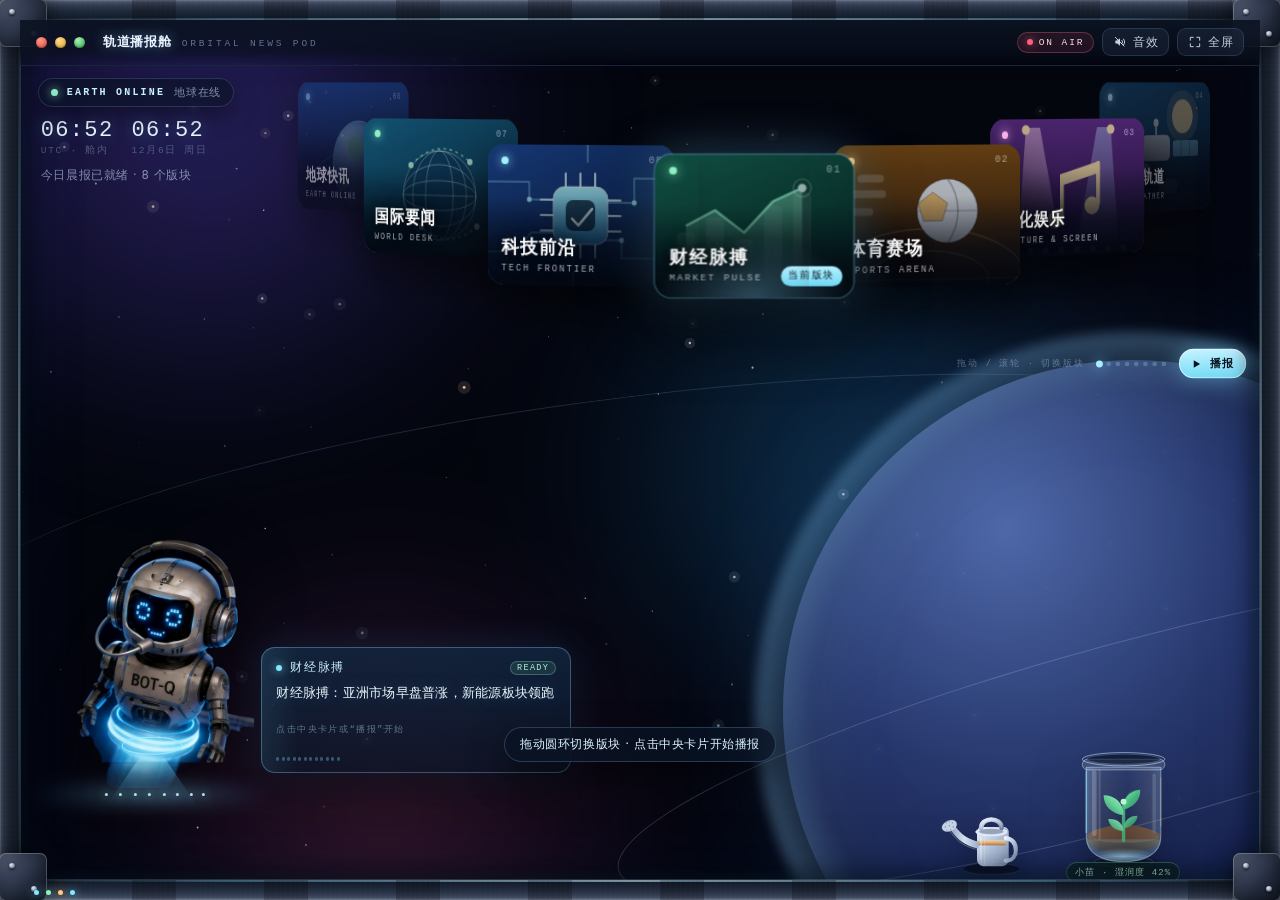
==== commit 56c07cb5: "去掉桌面，改为机械科技风边框；浇水壶与小植株移到边框底边右侧（自动使用 assets 图片，缺失时回退矢量图）" ====
--- a/index.html
+++ b/index.html
@@ -26,17 +26,19 @@
     </div>
   </div>
 
-  <!-- ============ 桌面 ============ -->
-  <section class="desk" aria-hidden="true">
-    <div class="desk__haze"></div>
-    <div class="desk__surface"></div>
-    <div class="desk__grid"></div>
-    <div class="desk__lip"></div>
-    <div class="desk__bloom"></div>
-  </section>
-
-  <!-- ============ 窗口外框 & 标题栏 ============ -->
-  <div class="chrome" aria-hidden="true"></div>
+  <!-- ============ 机械科技风边框 ============ -->
+  <div class="frame" aria-hidden="true">
+    <span class="frame__bar frame__bar--t"></span>
+    <span class="frame__bar frame__bar--b"></span>
+    <span class="frame__bar frame__bar--l"></span>
+    <span class="frame__bar frame__bar--r"></span>
+    <span class="frame__inner"></span>
+    <span class="frame__corner frame__corner--tl"><i></i><i></i></span>
+    <span class="frame__corner frame__corner--tr"><i></i><i></i></span>
+    <span class="frame__corner frame__corner--bl"><i></i><i></i></span>
+    <span class="frame__corner frame__corner--br"><i></i><i></i></span>
+    <span class="frame__leds"><i></i><i></i><i></i><i></i></span>
+  </div>
 
   <header class="titlebar">
     <div class="lights" aria-hidden="true">
@@ -123,9 +125,10 @@
     </div>
   </div>
 
-  <!-- ============ 桌面上的玻璃罐 + 浇水壶 ============ -->
+  <!-- ============ 边框底边右侧：浇水壶 + 小植株 ============ -->
   <div class="shelf">
     <button class="can" id="can" type="button" title="给小苗浇水">
+      <img class="prop__photo" id="canPhoto" src="./assets/shuihu.jpg" alt="浇水壶" decoding="async">
       <svg class="can__art" viewBox="0 0 210 170" role="img" aria-label="浇水壶">
         <defs>
           <linearGradient id="cwBody" x1="0" y1="0" x2="1" y2="1">
@@ -172,6 +175,7 @@
     </button>
 
     <div class="jar" id="jar">
+      <img class="prop__photo" id="jarPhoto" src="./assets/zhizhu.jpg" alt="小植株" decoding="async">
       <svg class="jar__art" id="jarArt" viewBox="0 0 200 268" data-stage="0" role="img" aria-label="玻璃罐里的小植株">
         <defs>
           <linearGradient id="jrGlass" x1="0" y1="0" x2="1" y2="0">
--- a/styles.css
+++ b/styles.css
@@ -12,8 +12,8 @@
   --amber:#ffca7a;
   --line:rgba(150,200,255,.18);
   --glass:rgba(11,19,34,.62);
-  --desk-h:clamp(188px, 26vh, 300px);
-  --frame:8px;
+  --fw:clamp(18px, 2.2vh, 28px);
+  --frame:0px;
   --ring-scale:1;
   --font:"PingFang SC","Microsoft YaHei","Noto Sans SC",system-ui,-apple-system,"Segoe UI",Roboto,sans-serif;
   --mono:ui-monospace,"SF Mono","JetBrains Mono",Menlo,Consolas,"Courier New",monospace;
@@ -40,7 +40,7 @@
 .app{
   position:fixed;
   inset:var(--frame);
-  border-radius:18px;
+  border-radius:0;
   overflow:hidden;
   isolation:isolate;
   background:#04060e;
@@ -136,58 +136,96 @@
   transform:rotate(-15deg);
 }
 
-/* ---------- 桌面 ---------- */
-.desk{position:absolute;left:0;right:0;bottom:0;height:var(--desk-h);z-index:10;pointer-events:none;}
-
-.desk__haze{
-  position:absolute;left:-10%;right:-10%;top:-110px;height:210px;
-  background:radial-gradient(58% 100% at 50% 100%, rgba(120,195,255,.20), rgba(120,195,255,.05) 55%, transparent 76%);
-  filter:blur(4px);
-}
-.desk__surface{
-  position:absolute;inset:0;
+/* ---------- 机械科技风边框 ---------- */
+.frame{position:absolute;inset:0;z-index:88;pointer-events:none;}
+
+.frame__bar{
+  position:absolute;display:block;
+  box-shadow:
+    inset 0 0 0 1px rgba(255,255,255,.07),
+    0 0 26px rgba(0,0,0,.55);
+}
+/* 拉丝金属 + 分段拼板 */
+.frame__bar::after{
+  content:"";position:absolute;inset:0;
   background:
-    radial-gradient(120% 80% at 50% 0%, rgba(150,205,255,.16), transparent 58%),
-    linear-gradient(180deg, #1a2740 0%, #101a2c 22%, #080e1a 58%, #02040a 100%);
-}
-.desk__grid{
-  position:absolute;inset:0;
-  background:
-    repeating-linear-gradient(90deg, rgba(140,205,255,.055) 0 1px, transparent 1px 96px),
-    repeating-linear-gradient(0deg, rgba(140,205,255,.045) 0 1px, transparent 1px 42px);
-  mask-image:linear-gradient(180deg, rgba(0,0,0,.85) 0%, rgba(0,0,0,.25) 42%, transparent 88%);
-  -webkit-mask-image:linear-gradient(180deg, rgba(0,0,0,.85) 0%, rgba(0,0,0,.25) 42%, transparent 88%);
-  opacity:.7;
-}
-.desk__lip{
-  position:absolute;left:0;right:0;top:-1px;height:2px;
-  background:linear-gradient(90deg,
-    transparent 0%, rgba(140,215,255,.55) 12%, rgba(230,250,255,.85) 42%,
-    rgba(255,225,180,.60) 68%, rgba(140,215,255,.45) 86%, transparent 100%);
-  filter:blur(.5px);
-  box-shadow:0 0 26px rgba(130,205,255,.55), 0 0 60px rgba(90,170,255,.25);
-}
-.desk__bloom{
-  position:absolute;inset:0;
-  background:
-    radial-gradient(ellipse 150px 110px at 82% 26%, rgba(150,235,255,.13), transparent 72%),
-    radial-gradient(ellipse 190px 120px at 66% 20%, rgba(255,205,140,.08), transparent 74%),
-    radial-gradient(ellipse 220px 130px at 12% 30%, rgba(120,200,255,.10), transparent 74%);
-  filter:blur(2px);
-}
-
-/* ---------- 窗口外框 & 标题栏 ---------- */
-.chrome{
-  position:absolute;inset:0;z-index:88;pointer-events:none;
-  border-radius:18px;
-  box-shadow:
-    inset 0 0 0 1px rgba(160,205,255,.22),
-    inset 0 0 60px rgba(0,0,0,.55),
-    inset 0 40px 60px -40px rgba(150,210,255,.20);
-}
+    repeating-linear-gradient(90deg, rgba(255,255,255,.055) 0 1px, transparent 1px 5px),
+    repeating-linear-gradient(0deg, rgba(255,255,255,.055) 0 1px, transparent 1px 5px),
+    repeating-linear-gradient(90deg, rgba(0,0,0,.42) 0 44px, transparent 44px 132px);
+  opacity:.55;mix-blend-mode:overlay;
+}
+.frame__bar--t,.frame__bar--b{left:0;right:0;height:var(--fw);}
+.frame__bar--t{top:0;
+  background:linear-gradient(180deg,#5d687e 0%,#3a4459 18%,#232b3d 46%,#161c2a 74%,#0b1018 100%);}
+.frame__bar--b{bottom:0;
+  background:linear-gradient(0deg,#5d687e 0%,#3a4459 18%,#232b3d 46%,#161c2a 74%,#0b1018 100%);}
+.frame__bar--l,.frame__bar--r{top:0;bottom:0;width:var(--fw);}
+.frame__bar--l{left:0;
+  background:linear-gradient(90deg,#566178 0%,#333d52 20%,#1e2534 54%,#101620 100%);}
+.frame__bar--r{right:0;
+  background:linear-gradient(270deg,#566178 0%,#333d52 20%,#1e2534 54%,#101620 100%);}
+
+/* 内沿冷光 */
+.frame__bar--t::before,.frame__bar--b::before{
+  content:"";position:absolute;left:0;right:0;height:2px;
+  background:linear-gradient(90deg,transparent,rgba(120,200,255,.35) 18%,rgba(200,245,255,.55) 50%,rgba(120,200,255,.35) 82%,transparent);
+  box-shadow:0 0 14px rgba(110,200,255,.4);
+}
+.frame__bar--t::before{bottom:0;}
+.frame__bar--b::before{top:0;}
+.frame__bar--l::before,.frame__bar--r::before{
+  content:"";position:absolute;top:0;bottom:0;width:2px;
+  background:linear-gradient(180deg,transparent,rgba(120,200,255,.30) 25%,rgba(200,245,255,.45) 50%,rgba(120,200,255,.30) 75%,transparent);
+  box-shadow:0 0 14px rgba(110,200,255,.35);
+}
+.frame__bar--l::before{right:0;}
+.frame__bar--r::before{left:0;}
+
+.frame__inner{
+  position:absolute;inset:var(--fw);border-radius:3px;
+  box-shadow:
+    inset 0 0 0 1px rgba(150,210,255,.18),
+    inset 0 0 30px rgba(0,0,0,.6),
+    inset 0 0 70px rgba(20,60,140,.16);
+}
+
+.frame__corner{
+  position:absolute;width:calc(var(--fw) * 2.4);height:calc(var(--fw) * 2.4);
+  border-radius:7px;
+  background:linear-gradient(135deg,#6e7a94 0%,#3e4961 30%,#232b3d 64%,#121826 100%);
+  box-shadow:
+    inset 0 0 0 1px rgba(255,255,255,.22),
+    inset 0 0 20px rgba(0,0,0,.5),
+    0 0 24px rgba(0,0,0,.6);
+}
+.frame__corner i{
+  position:absolute;width:6px;height:6px;border-radius:50%;
+  background:radial-gradient(circle at 34% 28%,#e2eaf5,#8d99ad 55%,#39414f 100%);
+  box-shadow:inset 0 -1px 1px rgba(0,0,0,.55), 0 1px 2px rgba(0,0,0,.6);
+}
+.frame__corner i:nth-child(1){left:20%;top:20%;}
+.frame__corner i:nth-child(2){right:20%;bottom:20%;}
+.frame__corner--tl{left:-1px;top:-1px;}
+.frame__corner--tr{right:-1px;top:-1px;}
+.frame__corner--bl{left:-1px;bottom:-1px;}
+.frame__corner--br{right:-1px;bottom:-1px;}
+
+.frame__leds{
+  position:absolute;left:calc(var(--fw) + 14px);bottom:calc(var(--fw) * .26);
+  display:flex;gap:7px;
+}
+.frame__leds i{
+  width:5px;height:5px;border-radius:50%;background:#7fe9ff;
+  box-shadow:0 0 10px rgba(127,233,255,.9);
+  animation:ledpulse 2.6s ease-in-out infinite;
+}
+.frame__leds i:nth-child(2){background:#8df0c4;box-shadow:0 0 10px rgba(141,240,196,.9);animation-delay:.35s;}
+.frame__leds i:nth-child(3){background:#ffca7a;box-shadow:0 0 10px rgba(255,202,122,.9);animation-delay:.7s;}
+.frame__leds i:nth-child(4){animation-delay:1.05s;}
+@keyframes ledpulse{0%,100%{opacity:.32;transform:scale(.8);}50%{opacity:1;transform:scale(1);}}
 
 .titlebar{
-  position:absolute;left:0;right:0;top:0;height:46px;z-index:90;
+  position:absolute;left:var(--fw);right:var(--fw);top:var(--fw);height:46px;z-index:90;
   display:flex;align-items:center;gap:14px;
   padding:0 16px;
   background:linear-gradient(180deg, rgba(12,19,34,.92), rgba(9,15,28,.68) 70%, rgba(9,15,28,0));
@@ -247,7 +285,7 @@
 
 /* ---------- 左上 HUD ---------- */
 .hud{
-  position:absolute;left:24px;top:64px;z-index:60;
+  position:absolute;left:calc(var(--fw) + 18px);top:calc(var(--fw) + 58px);z-index:60;
   display:flex;flex-direction:column;gap:11px;align-items:flex-start;
 }
 .hud__badge{
@@ -279,7 +317,7 @@
 
 /* ---------- 右上 圆环 ---------- */
 .ring{
-  position:absolute;top:68px;right:14px;z-index:40;
+  position:absolute;top:calc(var(--fw) + 62px);right:calc(var(--fw) + 12px);z-index:40;
   width:min(1180px, 82vw);
   height:318px;
   outline:none;
@@ -403,8 +441,8 @@
 /* ---------- 机器人（本地图片 + 脚部浮空装置） ---------- */
 .robot{
   position:absolute;
-  left:clamp(14px, 5vw, 108px);
-  bottom:calc(var(--desk-h) + 34px);
+  left:calc(var(--fw) + clamp(10px, 4.4vw, 100px));
+  bottom:calc(var(--fw) + 92px);
   width:clamp(150px, 14vw, 214px);
   z-index:46;
 }
@@ -586,17 +624,27 @@
 }
 @keyframes holoscan{0%{top:-40px;}100%{top:110%;}}
 
-/* ---------- 玻璃罐 + 浇水壶 ---------- */
+/* ---------- 边框底边右侧：浇水壶 + 玻璃罐 ---------- */
 .shelf{
   position:absolute;
-  right:clamp(16px, 5.5vw, 112px);
-  bottom:calc(var(--desk-h) * .20);
+  right:calc(var(--fw) + clamp(18px, 5.5vw, 110px));
+  bottom:calc(var(--fw) + 4px);
   display:flex;align-items:flex-end;
   gap:clamp(6px, 1.2vw, 20px);
   z-index:47;
 }
 
+/* assets 里有图就显示图片，没有就显示内置矢量图 */
+.prop__photo{
+  display:none;width:100%;height:auto;border-radius:8px;
+  -webkit-mask-image:linear-gradient(180deg,#000 76%,rgba(0,0,0,.2) 100%);
+  mask-image:linear-gradient(180deg,#000 76%,rgba(0,0,0,.2) 100%);
+}
+.can.has-photo .prop__photo,.jar.has-photo .prop__photo{display:block;}
+.can.has-photo .can__art,.jar.has-photo .jar__art{display:none;}
+
 .can{
+  position:relative;
   width:clamp(84px, 8.4vw, 132px);
   transform-origin:78% 92%;
   transition:transform .35s cubic-bezier(.2,.8,.3,1.2), filter .3s ease;
@@ -658,7 +706,7 @@
 
 /* ---------- 提示条 ---------- */
 .toast{
-  position:absolute;left:50%;bottom:calc(var(--desk-h) + 16px);
+  position:absolute;left:50%;bottom:calc(var(--fw) + 118px);
   transform:translate(-50%, 12px);
   z-index:75;pointer-events:none;
   padding:9px 16px;border-radius:999px;
@@ -676,26 +724,26 @@
   .ring{width:min(1120px, 84vw);}
 }
 @media (max-width:1180px){
-  :root{--ring-scale:.80;--desk-h:clamp(170px,24vh,260px);}
+  :root{--ring-scale:.80;}
   .ring{width:96vw;right:2vw;}
   .holo{width:min(260px,38vw);}
 }
 @media (max-width:900px){
-  :root{--ring-scale:.66;--frame:5px;}
-  .ring{top:58px;width:104vw;right:-4vw;}
-  .hud{left:16px;top:58px;gap:8px;}
+  :root{--ring-scale:.66;}
+  .ring{top:calc(var(--fw) + 52px);width:104vw;right:-4vw;}
+  .hud{left:16px;top:calc(var(--fw) + 52px);gap:8px;}
   .hud__clock span{font-size:18px;}
-  .robot{width:clamp(120px,22vw,170px);left:4vw;bottom:calc(var(--desk-h) + 14px);}
+  .robot{width:clamp(120px,22vw,170px);left:4vw;bottom:calc(var(--fw) + 50px);}
   .holo{width:min(232px,52vw);left:auto;right:96%;bottom:100%;}
   .titlebar__sub{display:none;}
 }
 @media (max-width:640px){
   :root{--ring-scale:.52;}
-  .ring{top:54px;width:132vw;right:-16vw;}
+  .ring{top:calc(var(--fw) + 48px);width:132vw;right:-16vw;}
   .card{width:158px;height:114px;margin:-57px 0 0 -79px;}
   .card__text h3{font-size:14.5px;}
   .hud__clocks{display:none;}
-  .shelf{right:12px;bottom:calc(var(--desk-h) * .18);}
+  .shelf{right:calc(var(--fw) + 12px);bottom:calc(var(--fw) + 2px);}
   .live-pill{display:none;}
   .holo{bottom:auto;top:100%;right:auto;left:0;width:min(230px,64vw);}
 }
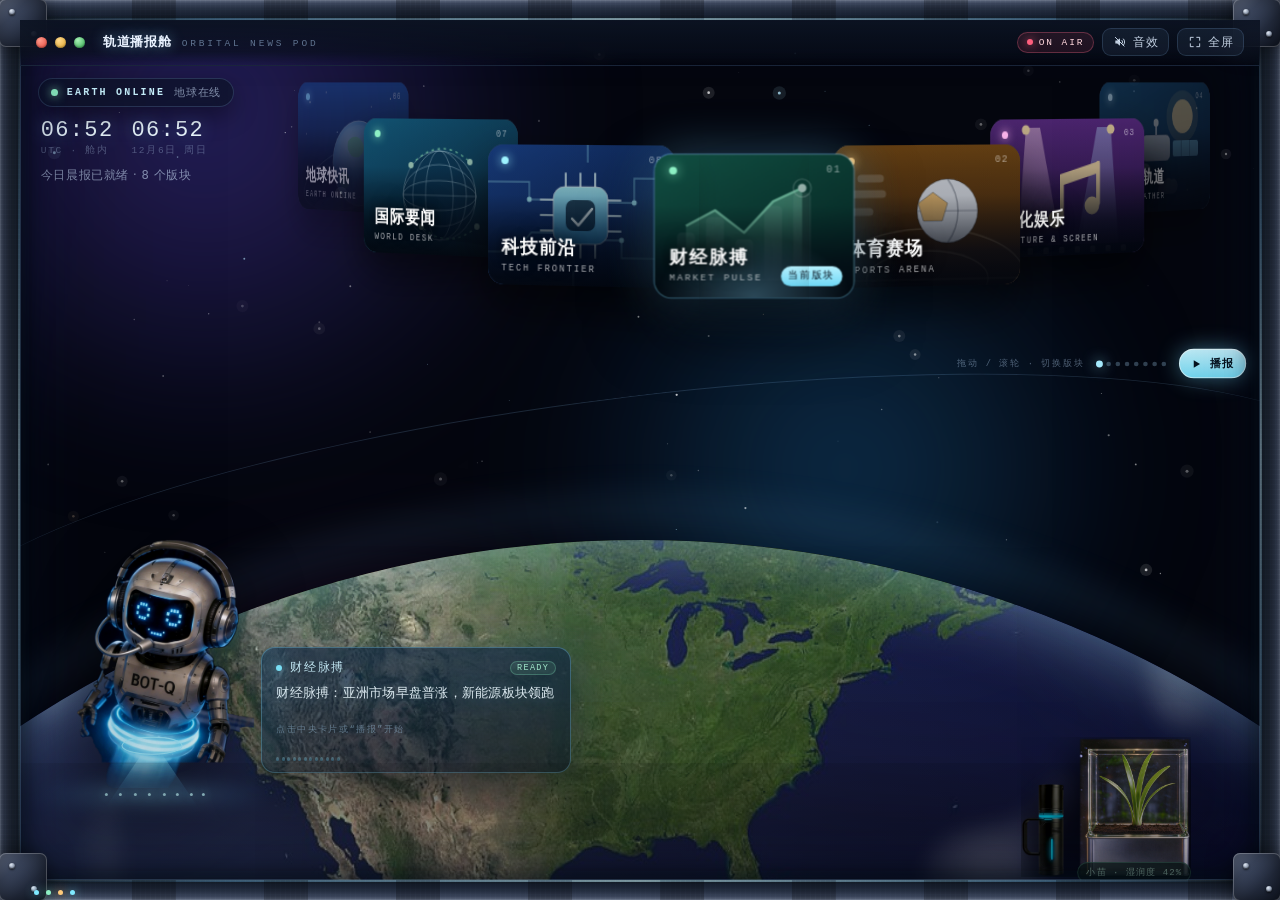
==== commit ee62ebb6: "背景换成地球卫星贴图并实现自转（NASA Blue Marble 贴图 + 程序生成云层，纯 CSS 无缝循环）" ====
--- a/index.html
+++ b/index.html
@@ -18,12 +18,18 @@
     <div class="nebula nebula--a" aria-hidden="true"></div>
     <div class="nebula nebula--b" aria-hidden="true"></div>
     <div class="nebula nebula--c" aria-hidden="true"></div>
+
+    <!-- ============ 地球（卫星贴图 · 自转） ============ -->
+    <div class="earth" aria-hidden="true">
+      <div class="earth__ball">
+        <div class="earth__tex"></div>
+        <div class="earth__cloud"></div>
+      </div>
+      <div class="earth__shade"></div>
+      <div class="earth__atmo"></div>
+    </div>
+
     <div class="orbit-line" aria-hidden="true"><span class="orbit-sat"></span></div>
-    <div class="planet" aria-hidden="true">
-      <span class="planet__body"></span>
-      <span class="planet__atmo"></span>
-      <span class="planet__ring"></span>
-    </div>
   </div>
 
   <!-- ============ 机械科技风边框 ============ -->
--- a/styles.css
+++ b/styles.css
@@ -15,6 +15,11 @@
   --fw:clamp(18px, 2.2vh, 28px);
   --frame:0px;
   --ring-scale:1;
+  /* 摆件尺寸：植株比原始尺寸小 1/6；水壶等比例缩到植株高度的 2/3 */
+  --jar-scale:0.8333;
+  --jar-w:calc(clamp(104px, 10.4vw, 168px) * var(--jar-scale));
+  --can-w:calc(var(--jar-w) * 0.372);
+  --pour-lift:60px;
   --font:"PingFang SC","Microsoft YaHei","Noto Sans SC",system-ui,-apple-system,"Segoe UI",Roboto,sans-serif;
   --mono:ui-monospace,"SF Mono","JetBrains Mono",Menlo,Consolas,"Courier New",monospace;
 }
@@ -114,26 +119,52 @@
   100%{left:98%;opacity:0;}
 }
 
-.planet{position:absolute;right:-16vw;bottom:-18vh;width:78vh;height:78vh;z-index:1;pointer-events:none;}
-.planet__body{
+/* ---------- 地球：NASA 卫星贴图 + 横向滚动模拟自转 ----------
+   球体直径 250vh，屏幕只露出顶部约 40vh（地平线弧）。
+   贴图横向 2×球宽（360° 经度），纵向 120%（把南北纬压扁一点，像是俯视球面），
+   定位让画面顶边落在贴图 22% 处 = 北纬约 50°，所以看到的是中纬度大陆，不是极地。 */
+.earth{
+  position:absolute;left:50%;bottom:-210vh;
+  width:250vh;height:250vh;margin-left:-125vh;
+  z-index:1;pointer-events:none;
+}
+.earth__ball{
+  position:absolute;inset:0;border-radius:50%;overflow:hidden;
+  background:#061024;
+}
+.earth__tex,.earth__cloud{
+  position:absolute;left:0;top:0;width:400%;height:100%;
+  background-repeat:repeat-x;
+  background-size:50% 120%;
+  background-position:0% 133%;
+  will-change:transform;
+  animation:earthSlide 320s linear infinite;
+}
+.earth__tex{background-image:url('./assets/earth-map.jpg');}
+.earth__cloud{
+  background-image:url('./assets/earth-clouds.png');
+  opacity:.5;mix-blend-mode:screen;
+  animation-duration:255s;
+}
+/* 一次滚动恰好等于一张贴图宽度，无缝循环 */
+@keyframes earthSlide{
+  from{transform:translate3d(0,0,0);}
+  to{transform:translate3d(-50%,0,0);}
+}
+.earth__shade{
   position:absolute;inset:0;border-radius:50%;
   background:
-    radial-gradient(circle at 32% 24%, #5570b4 0%, #2b3d76 34%, #16204a 62%, #090e22 100%);
-  box-shadow:
-    inset -40px -30px 110px rgba(0,0,0,.72),
-    inset 26px 20px 80px rgba(150,205,255,.20),
-    0 0 140px rgba(80,140,255,.18);
-  opacity:.92;
-}
-.planet__atmo{
-  position:absolute;inset:-4%;border-radius:50%;
-  background:radial-gradient(circle, transparent 60%, rgba(140,205,255,.30) 70%, transparent 80%);
-  filter:blur(6px);
-}
-.planet__ring{
-  position:absolute;left:-26%;top:40%;width:152%;height:26%;
-  border-radius:50%;border:1px solid rgba(180,220,255,.22);
-  transform:rotate(-15deg);
+    radial-gradient(120% 90% at 30% 20%, rgba(200,235,255,.16), transparent 46%),
+    linear-gradient(180deg, rgba(3,8,20,.04) 0%, rgba(3,8,20,.22) 14%, rgba(2,6,16,.62) 46%, rgba(1,4,12,.88) 100%);
+  box-shadow:
+    inset 0 3vh 8vh -2vh rgba(170,225,255,.45),
+    inset -34vh -38vh 70vh rgba(0,0,10,.9),
+    inset 18vh 20vh 46vh rgba(90,160,255,.10);
+}
+.earth__atmo{
+  position:absolute;inset:-2%;border-radius:50%;
+  background:radial-gradient(circle, transparent 68%, rgba(120,200,255,.34) 76%, rgba(90,170,255,.12) 82%, transparent 90%);
+  filter:blur(16px);
 }
 
 /* ---------- 机械科技风边框 ---------- */
@@ -186,7 +217,8 @@
   box-shadow:
     inset 0 0 0 1px rgba(150,210,255,.18),
     inset 0 0 30px rgba(0,0,0,.6),
-    inset 0 0 70px rgba(20,60,140,.16);
+    inset 0 0 70px rgba(20,60,140,.16),
+    inset 0 -14vh 26vh -8vh rgba(0,0,0,.72);
 }
 
 .frame__corner{
@@ -636,33 +668,33 @@
 
 /* assets 里有图就显示图片，没有就显示内置矢量图 */
 .prop__photo{
-  display:none;width:100%;height:auto;border-radius:8px;
-  -webkit-mask-image:linear-gradient(180deg,#000 76%,rgba(0,0,0,.2) 100%);
-  mask-image:linear-gradient(180deg,#000 76%,rgba(0,0,0,.2) 100%);
+  display:none;width:100%;height:auto;
+  filter:drop-shadow(0 12px 16px rgba(0,0,0,.6));
 }
 .can.has-photo .prop__photo,.jar.has-photo .prop__photo{display:block;}
 .can.has-photo .can__art,.jar.has-photo .jar__art{display:none;}
 
 .can{
   position:relative;
-  width:clamp(84px, 8.4vw, 132px);
+  width:var(--can-w);
   transform-origin:78% 92%;
   transition:transform .35s cubic-bezier(.2,.8,.3,1.2), filter .3s ease;
   filter:drop-shadow(0 18px 20px rgba(0,0,0,.5));
 }
-.can:hover{transform:translateY(-4px) rotate(-2deg);}
-.can.is-pouring{animation:pour 1.35s ease-in-out;}
+.can:hover{transform:translateY(-5px) rotate(3deg);}
+.can.is-pouring{animation:pour 1.4s ease-in-out;}
 @keyframes pour{
-  0%{transform:rotate(0) translateY(0);}
-  22%{transform:rotate(-16deg) translateY(-6px);}
-  55%{transform:rotate(-16deg) translateY(-6px);}
-  100%{transform:rotate(0) translateY(0);}
+  0%{transform:translate(0,0) rotate(0deg);}
+  18%{transform:translate(6px, calc(-1 * var(--pour-lift, 60px))) rotate(18deg);}
+  62%{transform:translate(6px, calc(-1 * var(--pour-lift, 60px))) rotate(18deg);}
+  84%{transform:translate(2px, calc(-0.42 * var(--pour-lift, 60px))) rotate(8deg);}
+  100%{transform:translate(0,0) rotate(0deg);}
 }
 .can__art{width:100%;height:auto;display:block;}
 
 .jar{
   position:relative;
-  width:clamp(104px, 10.4vw, 168px);
+  width:var(--jar-w);
   filter:drop-shadow(0 22px 26px rgba(0,0,0,.55));
 }
 .jar__art{width:100%;height:auto;display:block;}
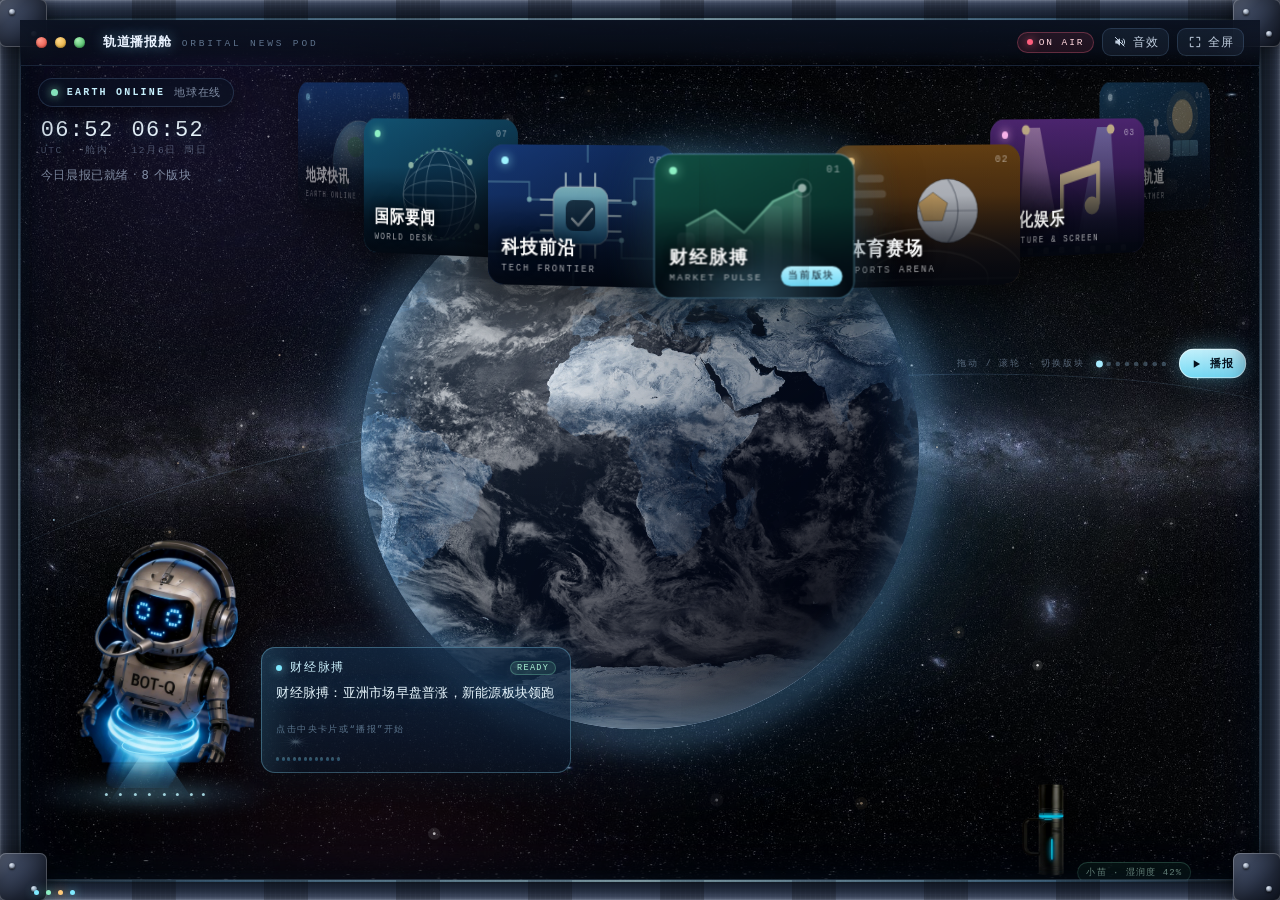
==== commit 256782c2: "地球陆地改为灰蓝色调（去黄绿）；背景换成真实银河星空底图 + 代码星点" ====
--- a/index.html
+++ b/index.html
@@ -14,6 +14,8 @@
 
   <!-- ============ 外太空背景 ============ -->
   <div class="space" id="space">
+    <!-- 星空底图（真实银河照片） -->
+    <div class="sky" aria-hidden="true"></div>
     <canvas class="starfield" id="starfield" aria-hidden="true"></canvas>
     <div class="nebula nebula--a" aria-hidden="true"></div>
     <div class="nebula nebula--b" aria-hidden="true"></div>
--- a/styles.css
+++ b/styles.css
@@ -58,6 +58,13 @@
 /* ---------- 太空背景 ---------- */
 .space{position:absolute;inset:0;z-index:0;overflow:hidden;}
 
+/* 星空底图：真实银河照片，压暗后作为夜空 */
+.sky{
+  position:absolute;inset:0;
+  background:url('./assets/sky-milkyway.jpg') center center / cover no-repeat;
+  opacity:.78;
+}
+
 .starfield{
   position:absolute;inset:0;width:100%;height:100%;display:block;
 }
@@ -68,6 +75,7 @@
   filter:blur(60px);
   mix-blend-mode:screen;
   pointer-events:none;
+  opacity:.45;
 }
 .nebula--a{
   left:-14%;top:-22%;width:60%;height:70%;
@@ -120,12 +128,15 @@
 }
 
 /* ---------- 地球：NASA 卫星贴图 + 横向滚动模拟自转 ----------
-   球体直径 250vh，屏幕只露出顶部约 40vh（地平线弧）。
-   贴图横向 2×球宽（360° 经度），纵向 120%（把南北纬压扁一点，像是俯视球面），
-   定位让画面顶边落在贴图 22% 处 = 北纬约 50°，所以看到的是中纬度大陆，不是极地。 */
+   整个球体完整显示、屏幕正中间（类似 Google Earth 的全球视角）。
+   贴图横向 2×球宽（360° 经度）、纵向 1×球高（南北纬 90°~-90°），
+   background-position-x: -28.6% 让初始正对约东经 13°（非洲/大西洋）。 */
 .earth{
-  position:absolute;left:50%;bottom:-210vh;
-  width:250vh;height:250vh;margin-left:-125vh;
+  --globe:clamp(320px, 62vh, 760px);
+  position:absolute;
+  left:calc(50% - var(--globe) / 2);
+  top:calc(50% - var(--globe) / 2);
+  width:var(--globe);height:var(--globe);
   z-index:1;pointer-events:none;
 }
 .earth__ball{
@@ -135,16 +146,20 @@
 .earth__tex,.earth__cloud{
   position:absolute;left:0;top:0;width:400%;height:100%;
   background-repeat:repeat-x;
-  background-size:50% 120%;
-  background-position:0% 133%;
+  background-size:50% 100%;
+  background-position:0% 0%;
   will-change:transform;
-  animation:earthSlide 320s linear infinite;
-}
-.earth__tex{background-image:url('./assets/earth-map.jpg');}
+  animation:earthSlide 110s linear infinite;
+}
+.earth__tex{
+  background-image:url('./assets/earth-map.jpg');
+  background-position-x:-28.6%;
+}
 .earth__cloud{
   background-image:url('./assets/earth-clouds.png');
-  opacity:.5;mix-blend-mode:screen;
-  animation-duration:255s;
+  background-position-x:-18%;
+  opacity:.85;
+  animation-duration:88s;
 }
 /* 一次滚动恰好等于一张贴图宽度，无缝循环 */
 @keyframes earthSlide{
@@ -154,17 +169,21 @@
 .earth__shade{
   position:absolute;inset:0;border-radius:50%;
   background:
-    radial-gradient(120% 90% at 30% 20%, rgba(200,235,255,.16), transparent 46%),
-    linear-gradient(180deg, rgba(3,8,20,.04) 0%, rgba(3,8,20,.22) 14%, rgba(2,6,16,.62) 46%, rgba(1,4,12,.88) 100%);
+    /* 受光面：光来自左上方 */
+    radial-gradient(80% 80% at 30% 24%, rgba(255,255,255,.26), rgba(255,255,255,.06) 34%, transparent 58%),
+    /* 背光面：右下入夜 */
+    radial-gradient(115% 115% at 88% 86%, rgba(0,3,14,.86), rgba(0,4,18,.42) 38%, transparent 68%),
+    /* 大气蓝雾：集中在球体边缘，模拟真实拍摄的散射 */
+    radial-gradient(circle at 50% 50%, transparent 56%, rgba(110,180,255,.16) 72%, rgba(130,195,255,.36) 84%, rgba(90,150,255,.16) 92%, transparent 100%);
   box-shadow:
-    inset 0 3vh 8vh -2vh rgba(170,225,255,.45),
-    inset -34vh -38vh 70vh rgba(0,0,10,.9),
-    inset 18vh 20vh 46vh rgba(90,160,255,.10);
+    inset -10vh -8vh 20vh -8vh rgba(0,2,10,.5),
+    inset 7vh 7vh 16vh -8vh rgba(170,225,255,.22),
+    0 0 14vh rgba(60,150,255,.24);
 }
 .earth__atmo{
-  position:absolute;inset:-2%;border-radius:50%;
-  background:radial-gradient(circle, transparent 68%, rgba(120,200,255,.34) 76%, rgba(90,170,255,.12) 82%, transparent 90%);
-  filter:blur(16px);
+  position:absolute;inset:-3%;border-radius:50%;
+  background:radial-gradient(circle, transparent 62%, rgba(130,205,255,.40) 71%, rgba(90,170,255,.14) 78%, transparent 88%);
+  filter:blur(14px);
 }
 
 /* ---------- 机械科技风边框 ---------- */
@@ -218,7 +237,7 @@
     inset 0 0 0 1px rgba(150,210,255,.18),
     inset 0 0 30px rgba(0,0,0,.6),
     inset 0 0 70px rgba(20,60,140,.16),
-    inset 0 -14vh 26vh -8vh rgba(0,0,0,.72);
+    inset 0 -8vh 18vh -8vh rgba(0,0,0,.5);
 }
 
 .frame__corner{
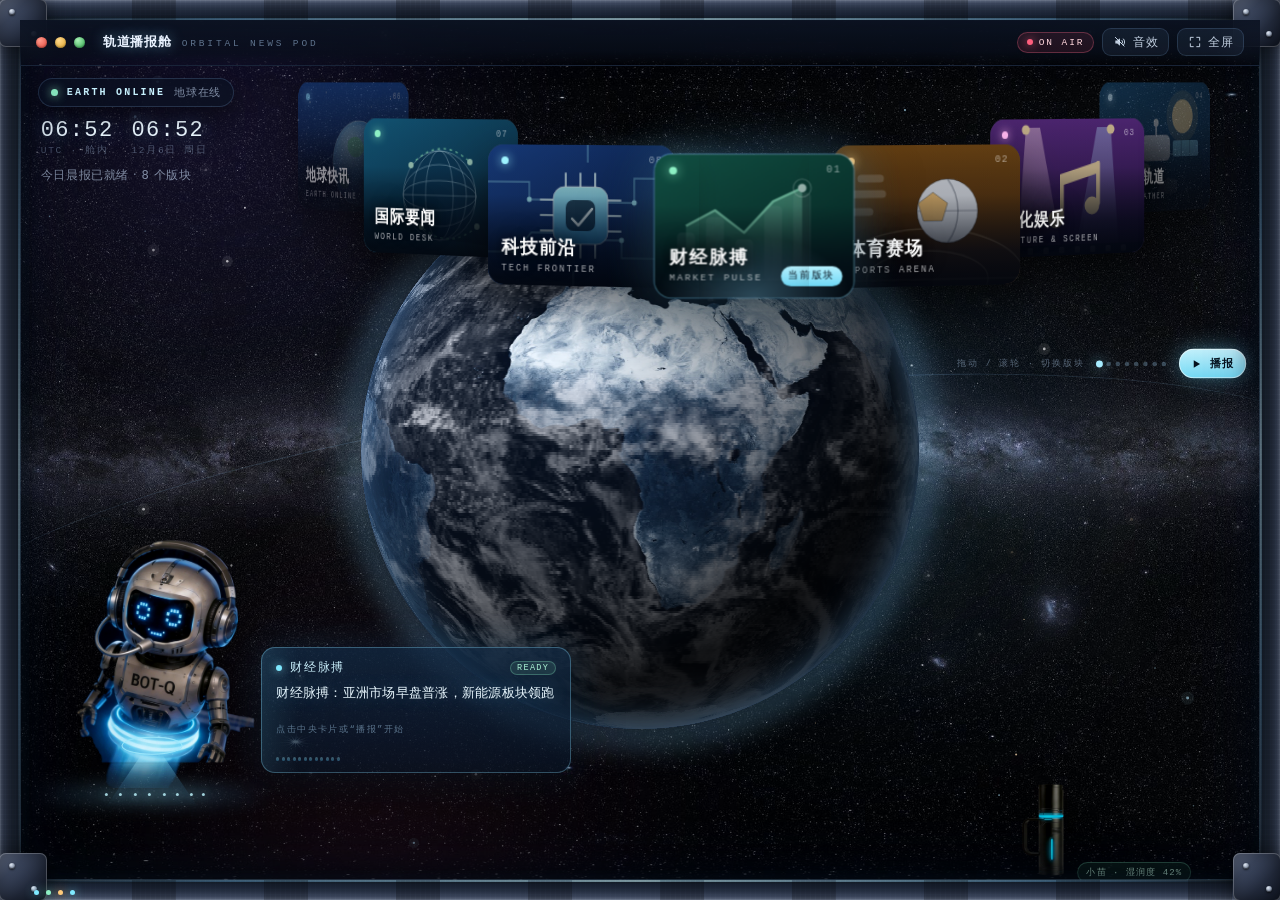
==== commit 62f53a8f: "地球改为逐像素 3D 球面渲染（正交投影 + 体积光照 + 球面透视压缩），拖动旋转带惯性；本地受限时自动回退贴图方案" ====
--- a/index.html
+++ b/index.html
@@ -24,6 +24,9 @@
     <!-- ============ 地球（卫星贴图 · 自转） ============ -->
     <div class="earth" aria-hidden="true">
       <div class="earth__ball">
+        <!-- 真 3D：逐像素球面渲染（JS 可用时生效） -->
+        <canvas class="earth__canvas" id="earthCanvas" width="640" height="640"></canvas>
+        <!-- 回退：本地打开时画布可能被安全策略限制，退回贴图滚动方案 -->
         <div class="earth__tex"></div>
         <div class="earth__cloud"></div>
       </div>
--- a/styles.css
+++ b/styles.css
@@ -127,29 +127,41 @@
   100%{left:98%;opacity:0;}
 }
 
-/* ---------- 地球：NASA 卫星贴图 + 横向滚动模拟自转 ----------
+/* ---------- 地球：NASA 卫星贴图，手动拖动旋转 ----------
    整个球体完整显示、屏幕正中间（类似 Google Earth 的全球视角）。
    贴图横向 2×球宽（360° 经度）、纵向 1×球高（南北纬 90°~-90°），
-   background-position-x: -28.6% 让初始正对约东经 13°（非洲/大西洋）。 */
+   background-position-x: -28.6% 让初始正对约东经 13°（非洲/大西洋）。
+   自转由 app.js 里拖动地球的位移（transform）驱动，不再自动播放。 */
 .earth{
   --globe:clamp(320px, 62vh, 760px);
   position:absolute;
   left:calc(50% - var(--globe) / 2);
   top:calc(50% - var(--globe) / 2);
   width:var(--globe);height:var(--globe);
-  z-index:1;pointer-events:none;
-}
+  z-index:1;
+  pointer-events:auto;cursor:grab;
+  touch-action:none;
+  -webkit-user-select:none;user-select:none;
+}
+.earth.is-dragging{cursor:grabbing;}
 .earth__ball{
   position:absolute;inset:0;border-radius:50%;overflow:hidden;
   background:#061024;
 }
+.earth__canvas{
+  position:absolute;inset:0;width:100%;height:100%;display:block;
+}
+/* 3D 渲染可用时隐藏回退图层与平面遮罩 */
+.earth--3d .earth__tex,
+.earth--3d .earth__cloud,
+.earth--3d .earth__shade{display:none;}
+.earth:not(.earth--3d) .earth__canvas{display:none;}
 .earth__tex,.earth__cloud{
   position:absolute;left:0;top:0;width:400%;height:100%;
   background-repeat:repeat-x;
   background-size:50% 100%;
   background-position:0% 0%;
   will-change:transform;
-  animation:earthSlide 110s linear infinite;
 }
 .earth__tex{
   background-image:url('./assets/earth-map.jpg');
@@ -159,12 +171,6 @@
   background-image:url('./assets/earth-clouds.png');
   background-position-x:-18%;
   opacity:.85;
-  animation-duration:88s;
-}
-/* 一次滚动恰好等于一张贴图宽度，无缝循环 */
-@keyframes earthSlide{
-  from{transform:translate3d(0,0,0);}
-  to{transform:translate3d(-50%,0,0);}
 }
 .earth__shade{
   position:absolute;inset:0;border-radius:50%;
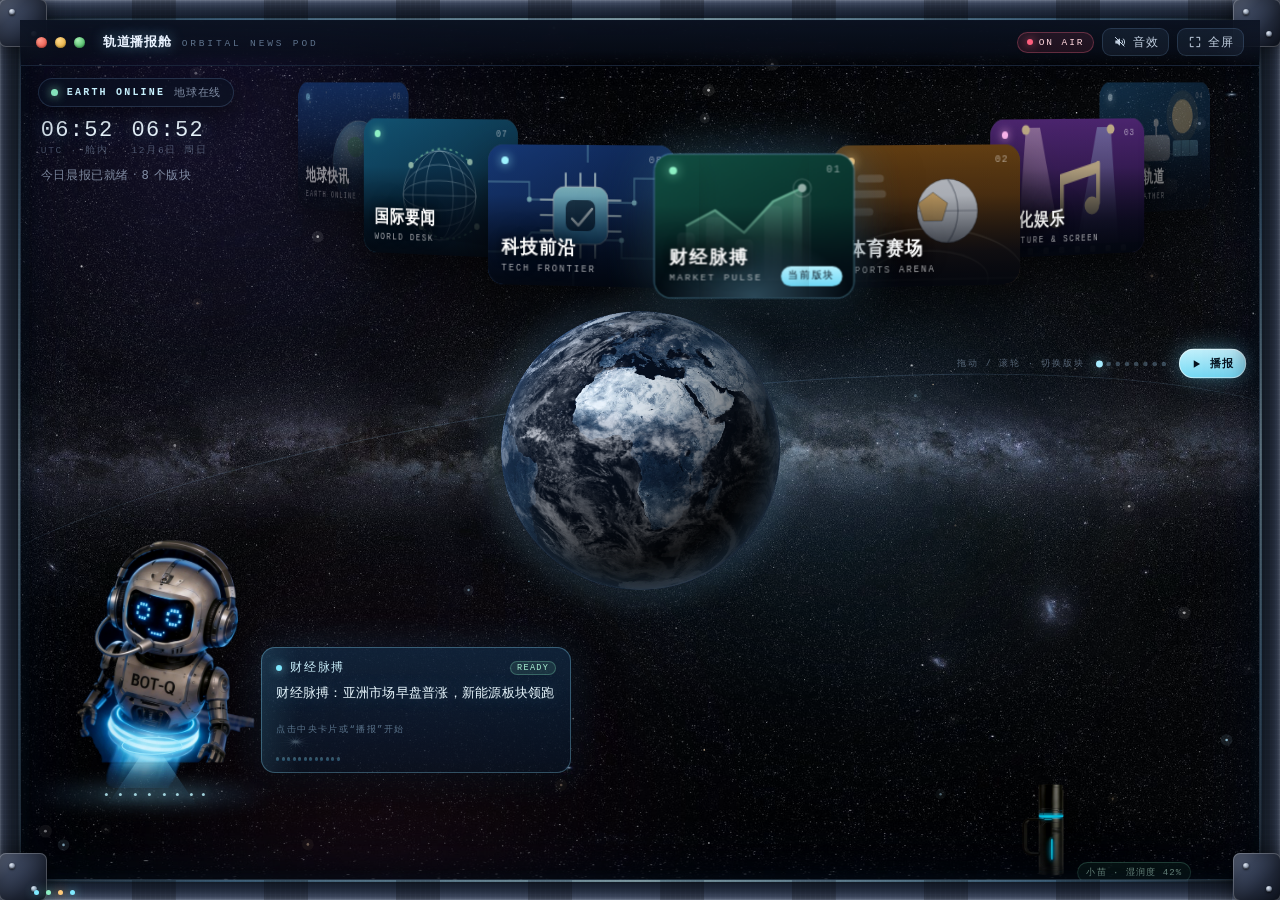
==== commit c4aa05fa: "彻底移除鼠标视差（地球与轨道线都不再随鼠标位移）；样式/脚本加版本号 ?v=20261004c 强制刷新缓存" ====
--- a/index.html
+++ b/index.html
@@ -6,7 +6,7 @@
 <meta name="color-scheme" content="dark" />
 <meta name="referrer" content="no-referrer" />
 <title>轨道播报舱 · ORBITAL NEWS POD</title>
-<link rel="stylesheet" href="./styles.css" />
+<link rel="stylesheet" href="./styles.css?v=20261004c" />
 </head>
 <body>
 
@@ -281,6 +281,6 @@
   <div class="toast" id="toast" role="status" aria-live="polite"></div>
 </main>
 
-<script src="./app.js"></script>
+<script src="./app.js?v=20261004c"></script>
 </body>
 </html>
--- a/styles.css
+++ b/styles.css
@@ -133,7 +133,7 @@
    background-position-x: -28.6% 让初始正对约东经 13°（非洲/大西洋）。
    自转由 app.js 里拖动地球的位移（transform）驱动，不再自动播放。 */
 .earth{
-  --globe:clamp(320px, 62vh, 760px);
+  --globe:clamp(160px, 31vh, 380px);
   position:absolute;
   left:calc(50% - var(--globe) / 2);
   top:calc(50% - var(--globe) / 2);
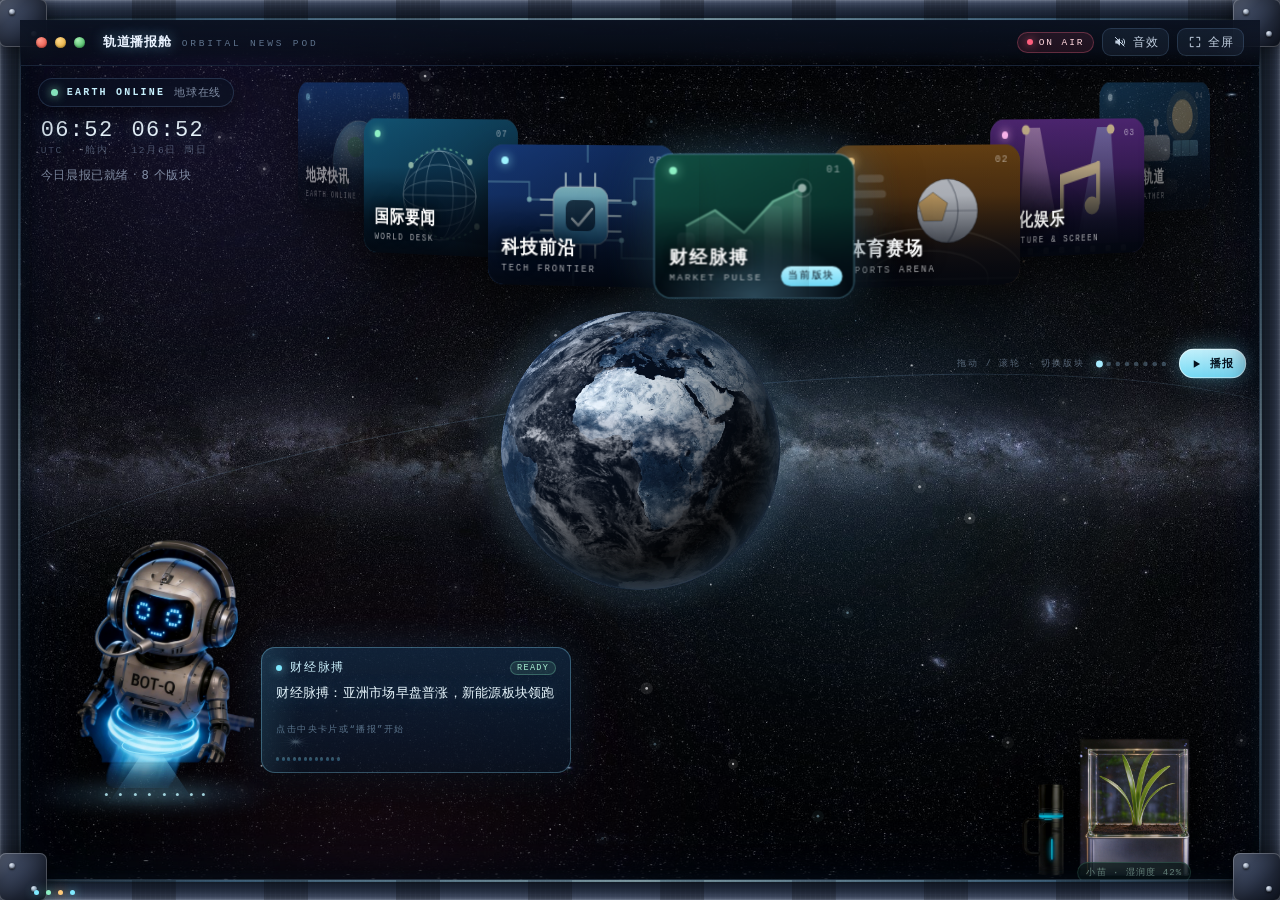
==== commit 82f5592f: "提高地球拖动灵敏度（EARTH_DRAG_GAIN = 1.8），并把资源版本号升到 v=20261004d" ====
--- a/index.html
+++ b/index.html
@@ -6,7 +6,7 @@
 <meta name="color-scheme" content="dark" />
 <meta name="referrer" content="no-referrer" />
 <title>轨道播报舱 · ORBITAL NEWS POD</title>
-<link rel="stylesheet" href="./styles.css?v=20261004c" />
+<link rel="stylesheet" href="./styles.css?v=20261004d" />
 </head>
 <body>
 
@@ -281,6 +281,6 @@
   <div class="toast" id="toast" role="status" aria-live="polite"></div>
 </main>
 
-<script src="./app.js?v=20261004c"></script>
+<script src="./app.js?v=20261004d"></script>
 </body>
 </html>
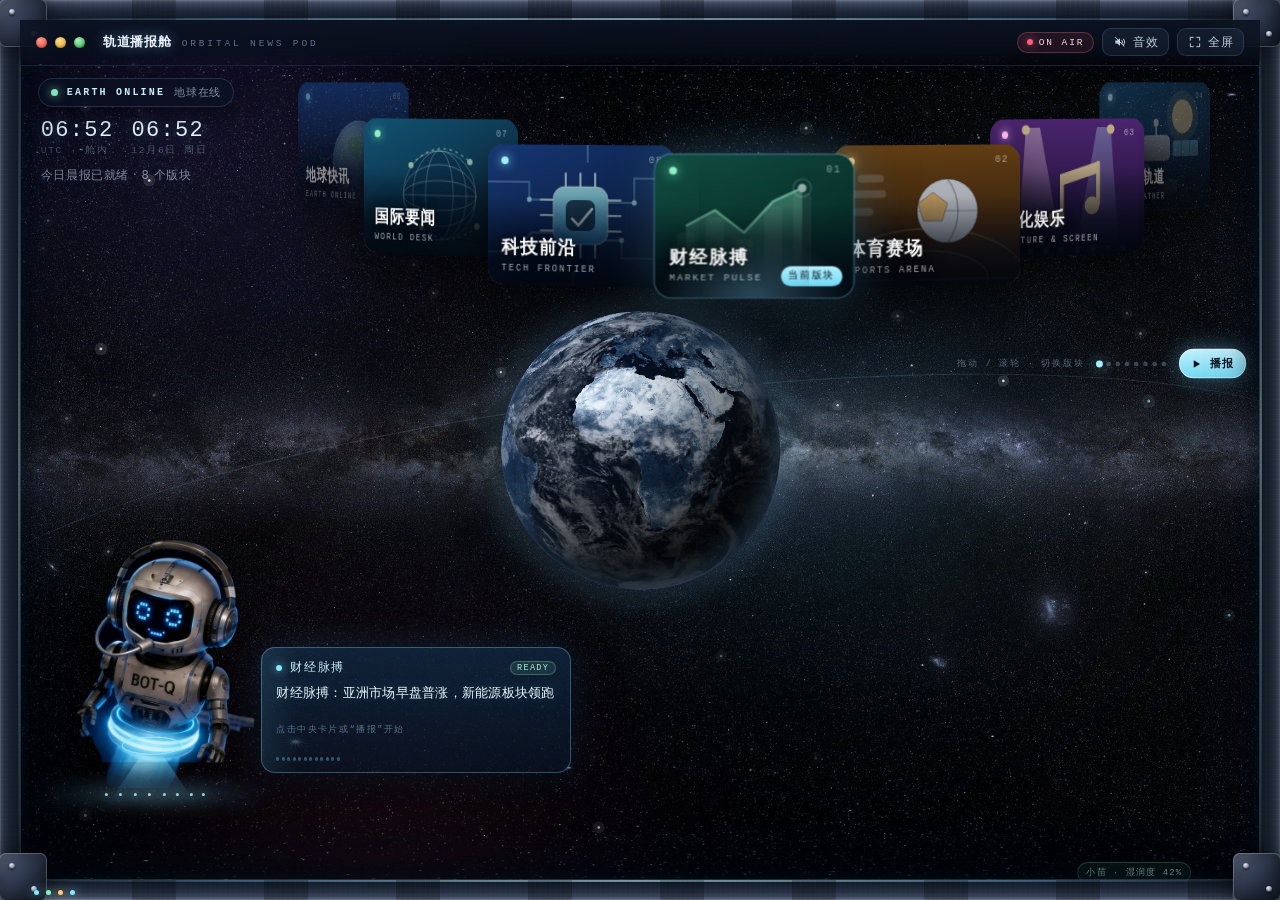
==== commit ab93ca23: "浇水壶相对植株左移；浇水音效换成真实录音（Wikimedia 公有领域），保留合成音作回退" ====
--- a/index.html
+++ b/index.html
@@ -6,7 +6,7 @@
 <meta name="color-scheme" content="dark" />
 <meta name="referrer" content="no-referrer" />
 <title>轨道播报舱 · ORBITAL NEWS POD</title>
-<link rel="stylesheet" href="./styles.css?v=20261004d" />
+<link rel="stylesheet" href="./styles.css?v=20261007a" />
 </head>
 <body>
 
@@ -281,6 +281,6 @@
   <div class="toast" id="toast" role="status" aria-live="polite"></div>
 </main>
 
-<script src="./app.js?v=20261004d"></script>
+<script src="./app.js?v=20261007a"></script>
 </body>
 </html>
--- a/styles.css
+++ b/styles.css
@@ -687,7 +687,7 @@
   right:calc(var(--fw) + clamp(18px, 5.5vw, 110px));
   bottom:calc(var(--fw) + 4px);
   display:flex;align-items:flex-end;
-  gap:clamp(6px, 1.2vw, 20px);
+  gap:clamp(20px, 3.2vw, 54px);   /* 间距调大：浇水壶相对植株向左移 */
   z-index:47;
 }
 
